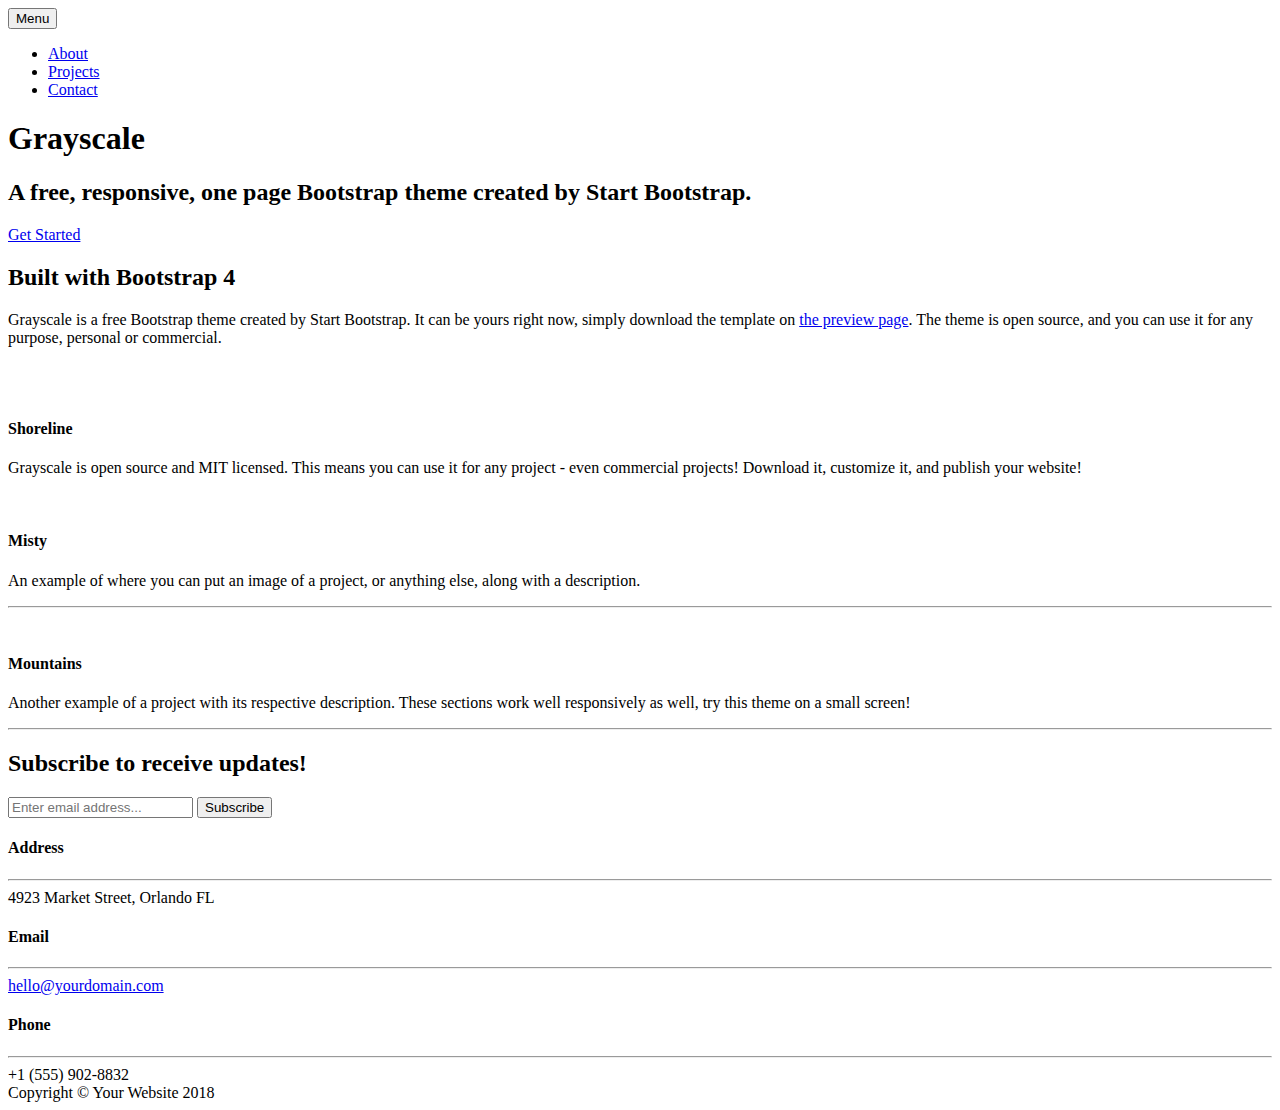
==== index.html @ c55bbbba "initial commit" ====
<!DOCTYPE html>
<html lang="en">

  <head>

    <meta charset="utf-8">
    <meta name="viewport" content="width=device-width, initial-scale=1, shrink-to-fit=no">
    <meta name="description" content="">
    <meta name="author" content="">

    <title>buttacream</title>

    <!-- Bootstrap core CSS -->
    <link href="vendor/bootstrap/css/bootstrap.min.css" rel="stylesheet">

    <!-- Custom fonts for this template -->
    <link href="vendor/fontawesome-free/css/all.min.css" rel="stylesheet">
    <link href="https://fonts.googleapis.com/css?family=Varela+Round" rel="stylesheet">
    <link href="https://fonts.googleapis.com/css?family=Nunito:200,200i,300,300i,400,400i,600,600i,700,700i,800,800i,900,900i" rel="stylesheet">

    <!-- Custom styles for this template -->
    <link href="css/grayscale.min.css" rel="stylesheet">

  </head>

  <body id="page-top">

    <!-- Navigation -->
    <nav class="navbar navbar-expand-lg navbar-light fixed-top" id="mainNav">
      <div class="container">
        <a class="navbar-brand js-scroll-trigger" href="#page-top"></a>
        <button class="navbar-toggler navbar-toggler-right" type="button" data-toggle="collapse" data-target="#navbarResponsive" aria-controls="navbarResponsive" aria-expanded="false" aria-label="Toggle navigation">
          Menu
          <i class="fas fa-bars"></i>
        </button>
        <div class="collapse navbar-collapse" id="navbarResponsive">
          <ul class="navbar-nav ml-auto">
            <li class="nav-item">
              <a class="nav-link js-scroll-trigger" href="#about">About</a>
            </li>
            <li class="nav-item">
              <a class="nav-link js-scroll-trigger" href="#projects">Projects</a>
            </li>
            <li class="nav-item">
              <a class="nav-link js-scroll-trigger" href="#signup">Contact</a>
            </li>
          </ul>
        </div>
      </div>
    </nav>

    <!-- Header -->
    <header class="masthead">
      <div class="container d-flex h-100 align-items-center">
        <div class="mx-auto text-center">
          <h1 class="mx-auto my-0 text-uppercase">Grayscale</h1>
          <h2 class="text-white-50 mx-auto mt-2 mb-5">A free, responsive, one page Bootstrap theme created by Start Bootstrap.</h2>
          <a href="#about" class="btn btn-primary js-scroll-trigger">Get Started</a>
        </div>
      </div>
    </header>

    <!-- About Section -->
    <section id="about" class="about-section text-center">
      <div class="container">
        <div class="row">
          <div class="col-lg-8 mx-auto">
            <h2 class="text-white mb-4">Built with Bootstrap 4</h2>
            <p class="text-white-50">Grayscale is a free Bootstrap theme created by Start Bootstrap. It can be yours right now, simply download the template on
              <a href="http://startbootstrap.com/template-overviews/grayscale/">the preview page</a>. The theme is open source, and you can use it for any purpose, personal or commercial.</p>
          </div>
        </div>
        <img src="img/ipad.png" class="img-fluid" alt="">
      </div>
    </section>

    <!-- Projects Section -->
    <section id="projects" class="projects-section bg-light">
      <div class="container">

        <!-- Featured Project Row -->
        <div class="row align-items-center no-gutters mb-4 mb-lg-5">
          <div class="col-xl-8 col-lg-7">
            <img class="img-fluid mb-3 mb-lg-0" src="img/bg-masthead.jpg" alt="">
          </div>
          <div class="col-xl-4 col-lg-5">
            <div class="featured-text text-center text-lg-left">
              <h4>Shoreline</h4>
              <p class="text-black-50 mb-0">Grayscale is open source and MIT licensed. This means you can use it for any project - even commercial projects! Download it, customize it, and publish your website!</p>
            </div>
          </div>
        </div>

        <!-- Project One Row -->
        <div class="row justify-content-center no-gutters mb-5 mb-lg-0">
          <div class="col-lg-6">
            <img class="img-fluid" src="img/demo-image-01.jpg" alt="">
          </div>
          <div class="col-lg-6">
            <div class="bg-black text-center h-100 project">
              <div class="d-flex h-100">
                <div class="project-text w-100 my-auto text-center text-lg-left">
                  <h4 class="text-white">Misty</h4>
                  <p class="mb-0 text-white-50">An example of where you can put an image of a project, or anything else, along with a description.</p>
                  <hr class="d-none d-lg-block mb-0 ml-0">
                </div>
              </div>
            </div>
          </div>
        </div>

        <!-- Project Two Row -->
        <div class="row justify-content-center no-gutters">
          <div class="col-lg-6">
            <img class="img-fluid" src="img/demo-image-02.jpg" alt="">
          </div>
          <div class="col-lg-6 order-lg-first">
            <div class="bg-black text-center h-100 project">
              <div class="d-flex h-100">
                <div class="project-text w-100 my-auto text-center text-lg-right">
                  <h4 class="text-white">Mountains</h4>
                  <p class="mb-0 text-white-50">Another example of a project with its respective description. These sections work well responsively as well, try this theme on a small screen!</p>
                  <hr class="d-none d-lg-block mb-0 mr-0">
                </div>
              </div>
            </div>
          </div>
        </div>

      </div>
    </section>

    <!-- Signup Section -->
    <section id="signup" class="signup-section">
      <div class="container">
        <div class="row">
          <div class="col-md-10 col-lg-8 mx-auto text-center">

            <i class="far fa-paper-plane fa-2x mb-2 text-white"></i>
            <h2 class="text-white mb-5">Subscribe to receive updates!</h2>

            <form class="form-inline d-flex">
              <input type="email" class="form-control flex-fill mr-0 mr-sm-2 mb-3 mb-sm-0" id="inputEmail" placeholder="Enter email address...">
              <button type="submit" class="btn btn-primary mx-auto">Subscribe</button>
            </form>

          </div>
        </div>
      </div>
    </section>

    <!-- Contact Section -->
    <section class="contact-section bg-black">
      <div class="container">

        <div class="row">

          <div class="col-md-4 mb-3 mb-md-0">
            <div class="card py-4 h-100">
              <div class="card-body text-center">
                <i class="fas fa-map-marked-alt text-primary mb-2"></i>
                <h4 class="text-uppercase m-0">Address</h4>
                <hr class="my-4">
                <div class="small text-black-50">4923 Market Street, Orlando FL</div>
              </div>
            </div>
          </div>

          <div class="col-md-4 mb-3 mb-md-0">
            <div class="card py-4 h-100">
              <div class="card-body text-center">
                <i class="fas fa-envelope text-primary mb-2"></i>
                <h4 class="text-uppercase m-0">Email</h4>
                <hr class="my-4">
                <div class="small text-black-50">
                  <a href="#">hello@yourdomain.com</a>
                </div>
              </div>
            </div>
          </div>

          <div class="col-md-4 mb-3 mb-md-0">
            <div class="card py-4 h-100">
              <div class="card-body text-center">
                <i class="fas fa-mobile-alt text-primary mb-2"></i>
                <h4 class="text-uppercase m-0">Phone</h4>
                <hr class="my-4">
                <div class="small text-black-50">+1 (555) 902-8832</div>
              </div>
            </div>
          </div>
        </div>

        <div class="social d-flex justify-content-center">
          <a href="#" class="mx-2">
            <i class="fab fa-twitter"></i>
          </a>
          <a href="#" class="mx-2">
            <i class="fab fa-facebook-f"></i>
          </a>
          <a href="#" class="mx-2">
            <i class="fab fa-github"></i>
          </a>
        </div>

      </div>
    </section>

    <!-- Footer -->
    <footer class="bg-black small text-center text-white-50">
      <div class="container">
        Copyright &copy; Your Website 2018
      </div>
    </footer>

    <!-- Bootstrap core JavaScript -->
    <script src="vendor/jquery/jquery.min.js"></script>
    <script src="vendor/bootstrap/js/bootstrap.bundle.min.js"></script>

    <!-- Plugin JavaScript -->
    <script src="vendor/jquery-easing/jquery.easing.min.js"></script>

    <!-- Custom scripts for this template -->
    <script src="js/grayscale.min.js"></script>

  </body>

</html>
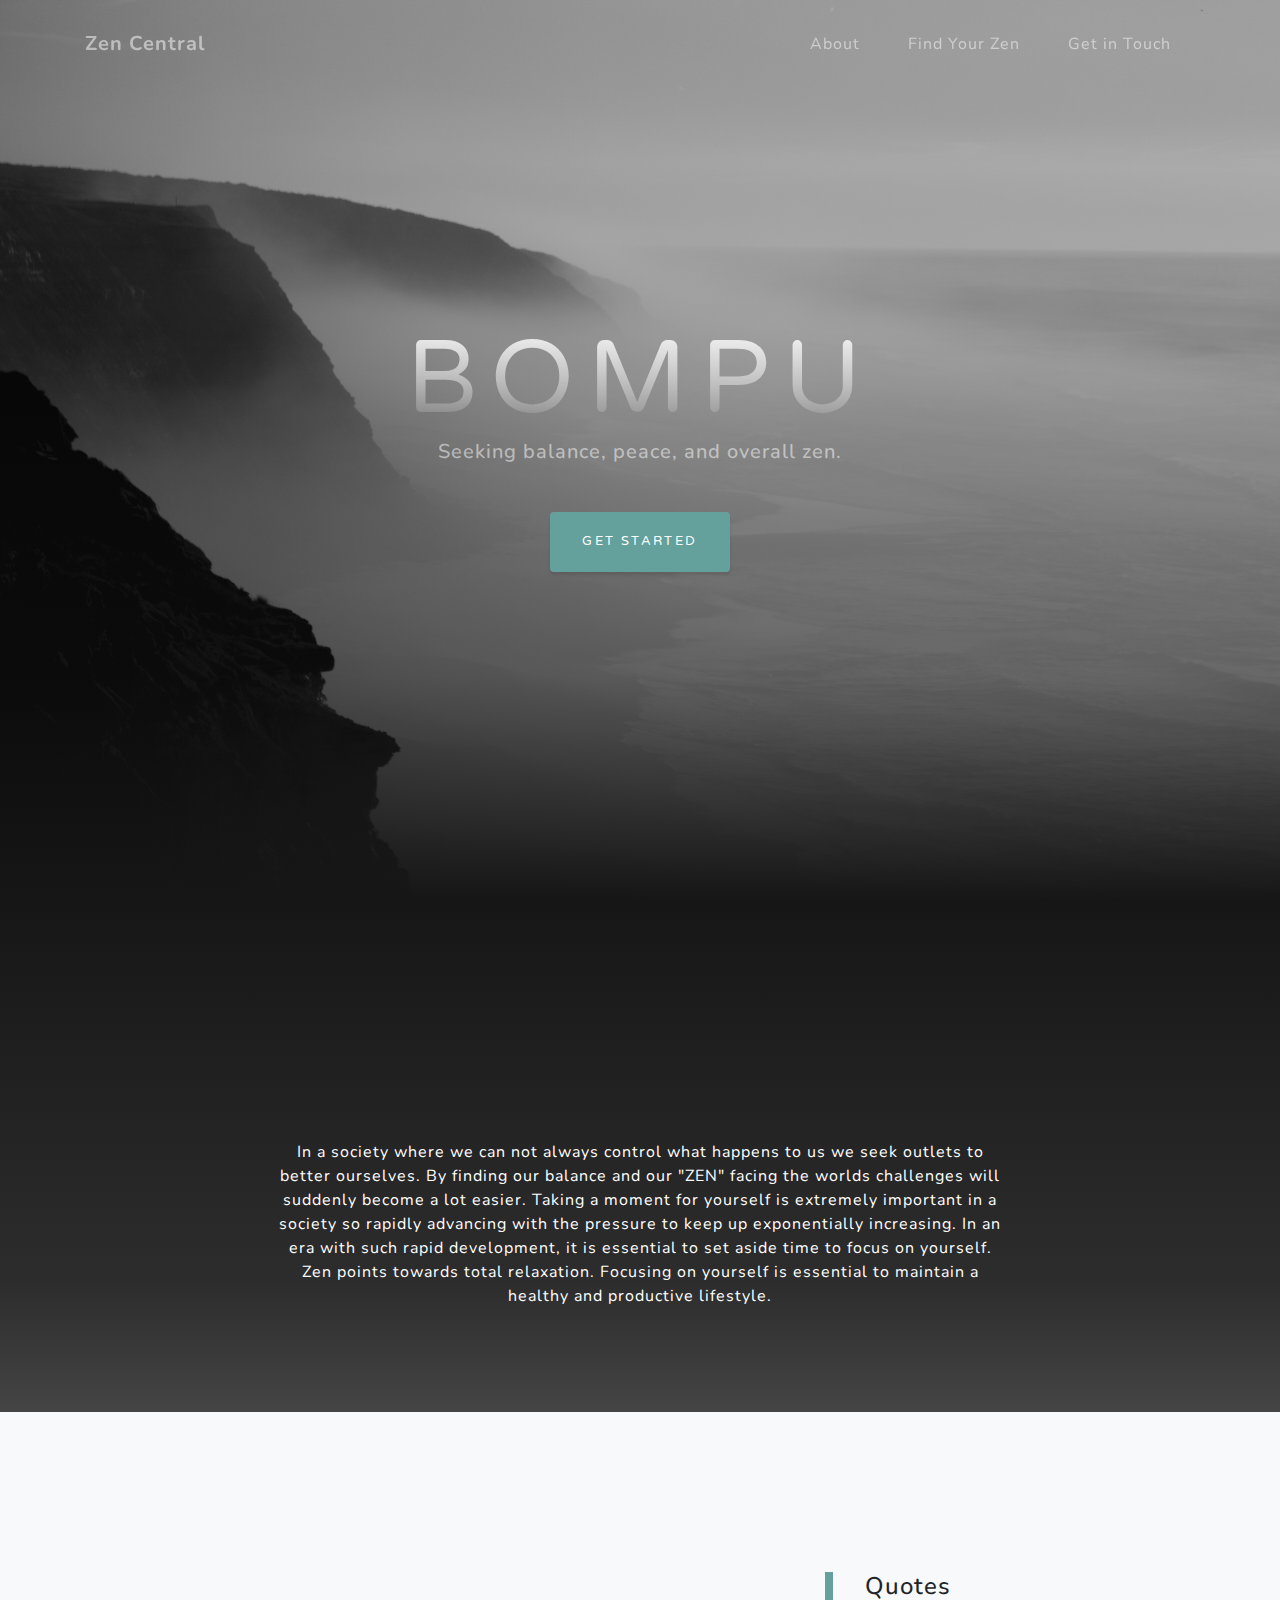
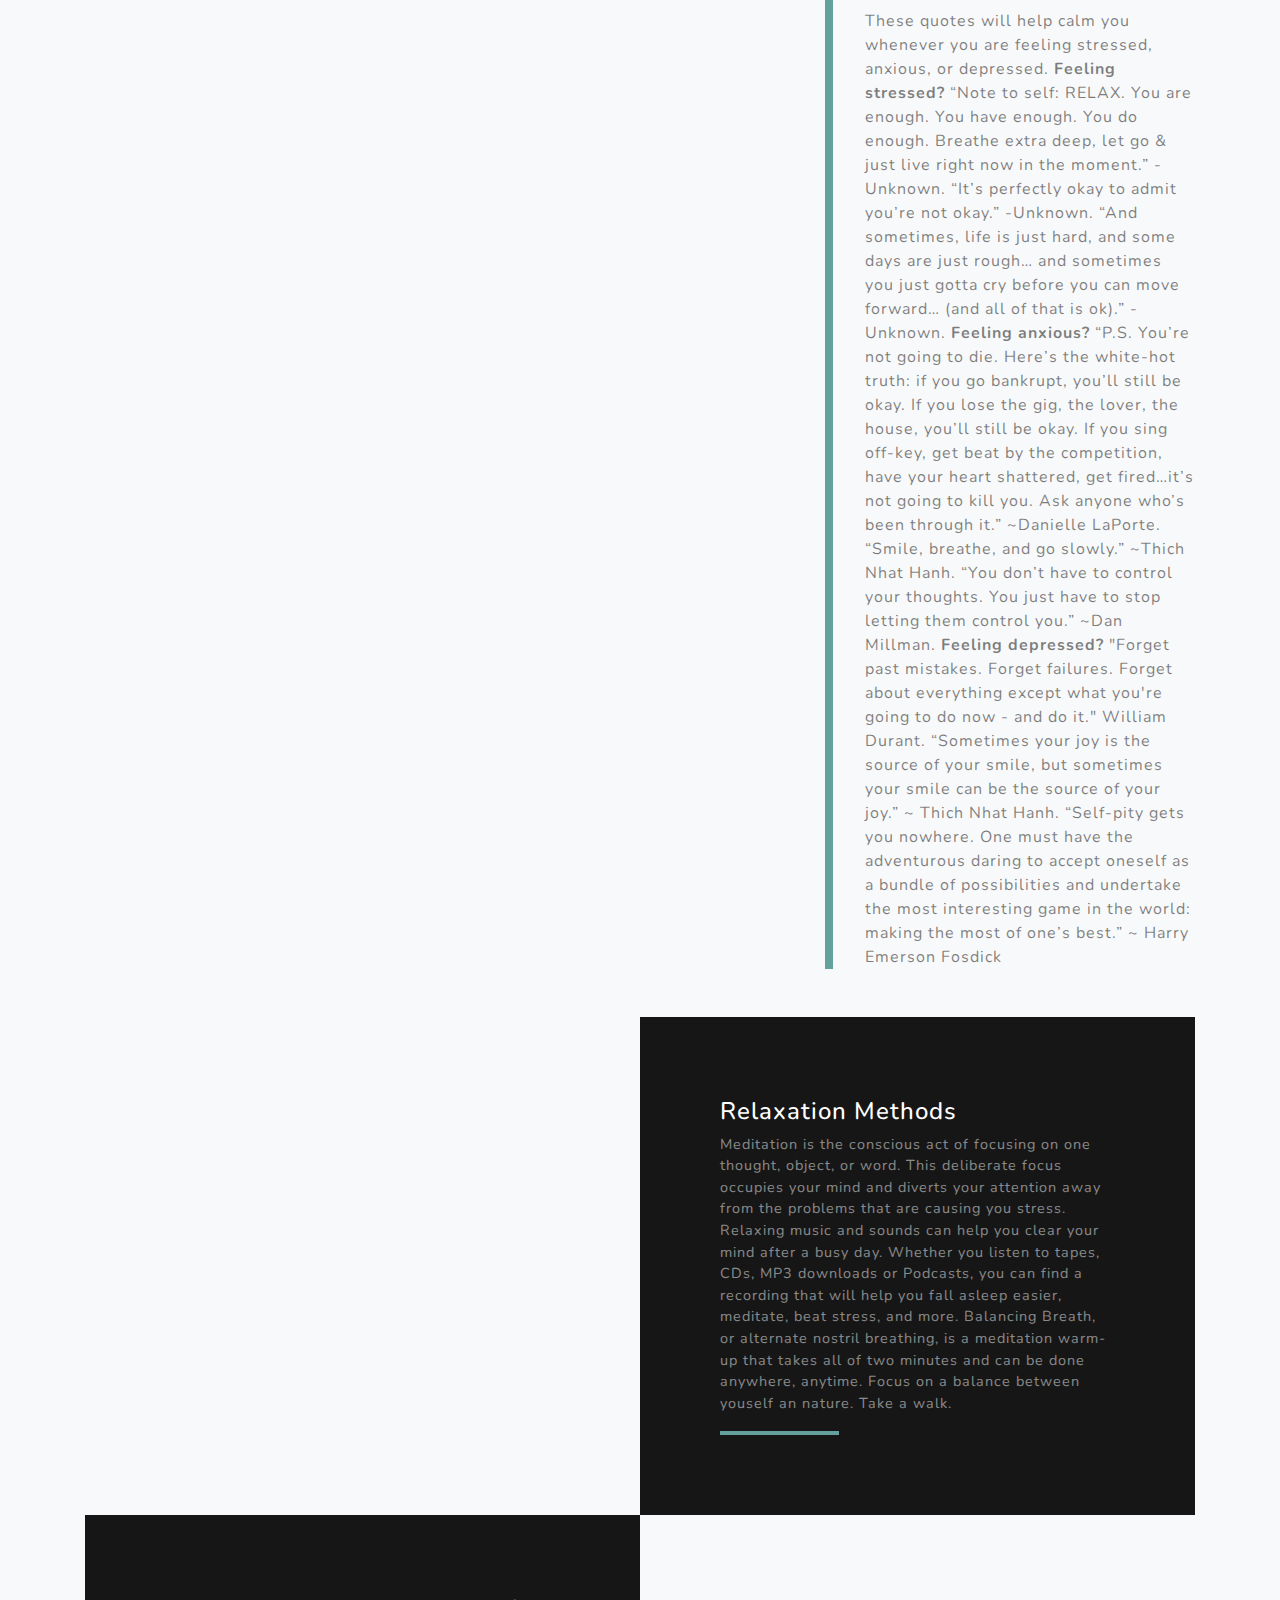
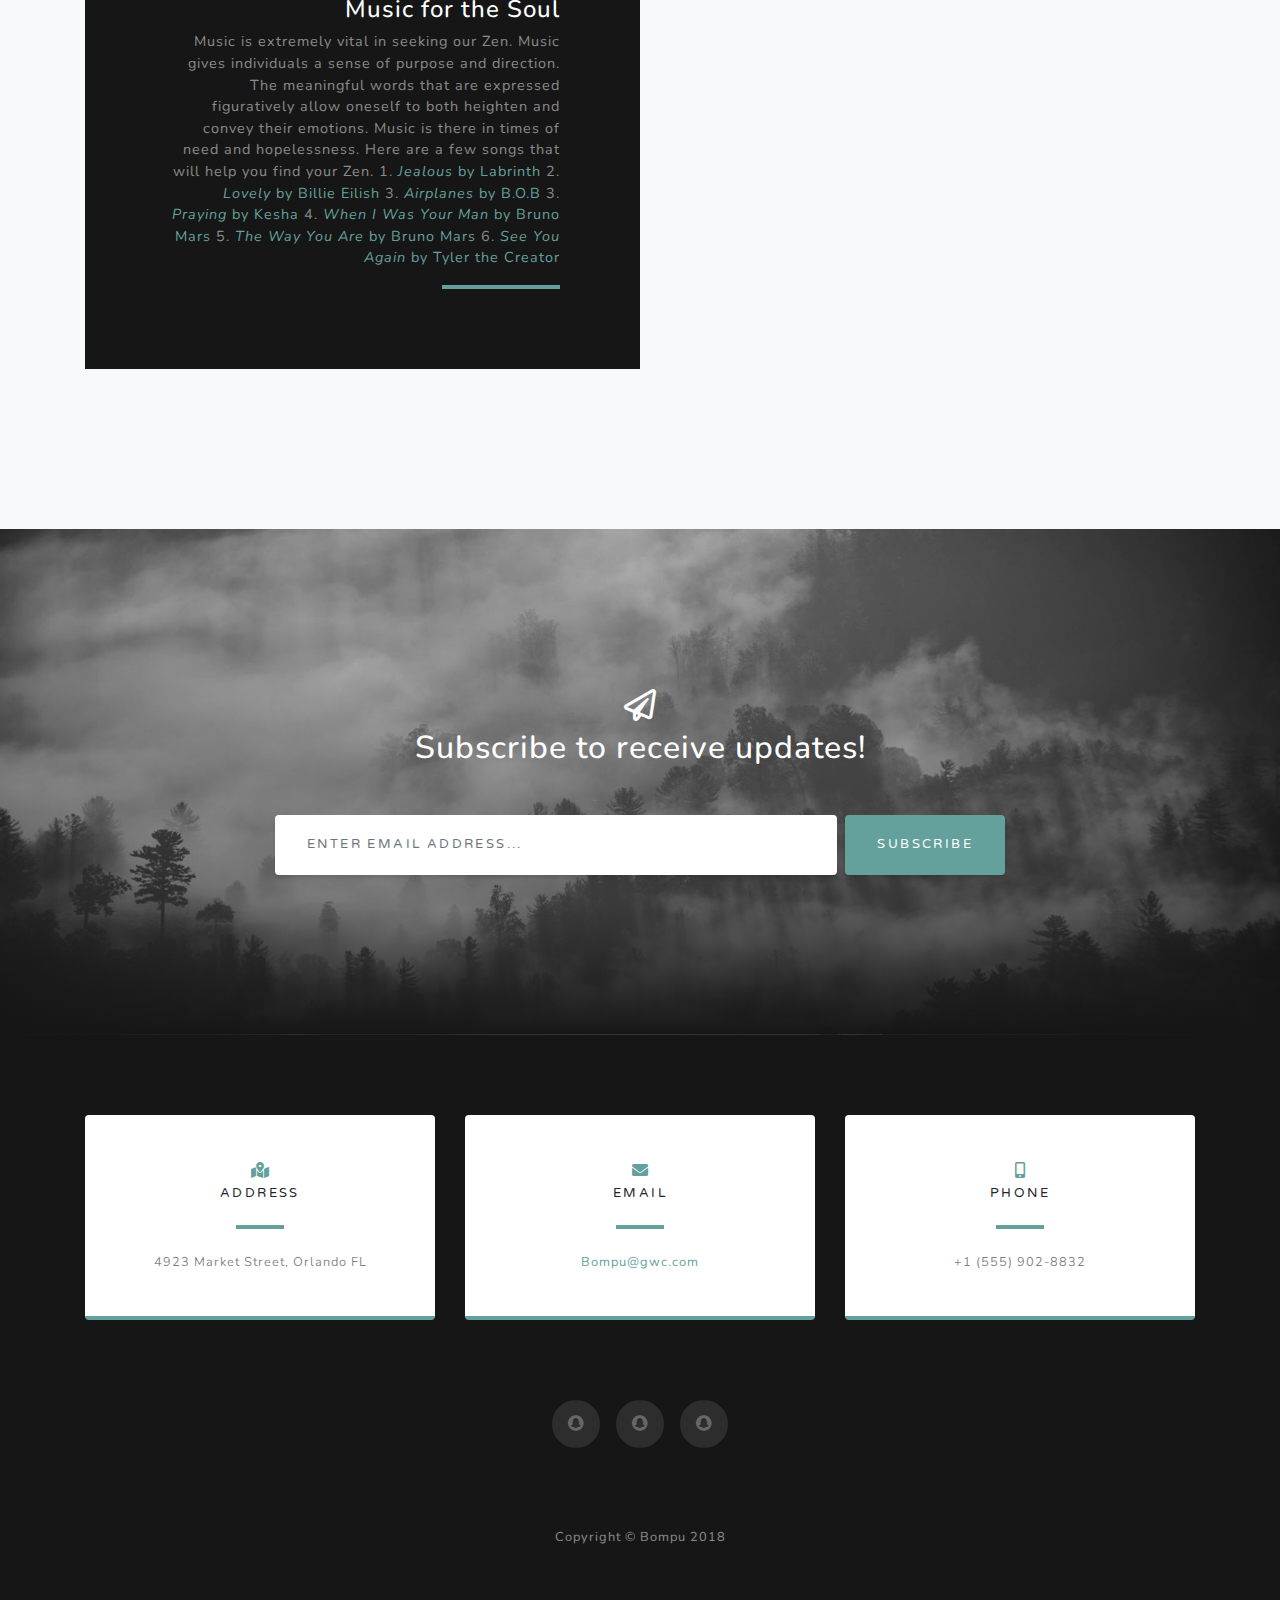
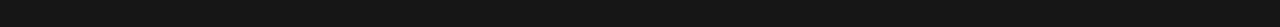
==== commit f4fbf66a: "clean up project files" ====
--- a/index.html
+++ b/index.html
@@ -8,7 +8,7 @@
     <meta name="description" content="">
     <meta name="author" content="">
 
-    <title>buttacream</title>
+    <title>Bompu - Welcome- Theme</title>
 
     <!-- Bootstrap core CSS -->
     <link href="vendor/bootstrap/css/bootstrap.min.css" rel="stylesheet">
@@ -19,7 +19,7 @@
     <link href="https://fonts.googleapis.com/css?family=Nunito:200,200i,300,300i,400,400i,600,600i,700,700i,800,800i,900,900i" rel="stylesheet">
 
     <!-- Custom styles for this template -->
-    <link href="css/grayscale.min.css" rel="stylesheet">
+    <link href="css/grayscale.css" rel="stylesheet">
 
   </head>
 
@@ -28,7 +28,7 @@
     <!-- Navigation -->
     <nav class="navbar navbar-expand-lg navbar-light fixed-top" id="mainNav">
       <div class="container">
-        <a class="navbar-brand js-scroll-trigger" href="#page-top"></a>
+        <a class="navbar-brand js-scroll-trigger" href="#page-top">Zen Central</a>
         <button class="navbar-toggler navbar-toggler-right" type="button" data-toggle="collapse" data-target="#navbarResponsive" aria-controls="navbarResponsive" aria-expanded="false" aria-label="Toggle navigation">
           Menu
           <i class="fas fa-bars"></i>
@@ -39,10 +39,10 @@
               <a class="nav-link js-scroll-trigger" href="#about">About</a>
             </li>
             <li class="nav-item">
-              <a class="nav-link js-scroll-trigger" href="#projects">Projects</a>
+              <a class="nav-link js-scroll-trigger" href="#projects">Find Your Zen</a>
             </li>
             <li class="nav-item">
-              <a class="nav-link js-scroll-trigger" href="#signup">Contact</a>
+              <a class="nav-link js-scroll-trigger" href="#signup">Get in Touch</a>
             </li>
           </ul>
         </div>
@@ -53,8 +53,8 @@
     <header class="masthead">
       <div class="container d-flex h-100 align-items-center">
         <div class="mx-auto text-center">
-          <h1 class="mx-auto my-0 text-uppercase">Grayscale</h1>
-          <h2 class="text-white-50 mx-auto mt-2 mb-5">A free, responsive, one page Bootstrap theme created by Start Bootstrap.</h2>
+          <h1 class="mx-auto my-0 text-uppercase">Bompu</h1>
+          <h2 class="text-white-50 mx-auto mt-2 mb-5">Seeking balance, peace, and overall zen.</h2>
           <a href="#about" class="btn btn-primary js-scroll-trigger">Get Started</a>
         </div>
       </div>
@@ -65,14 +65,17 @@
       <div class="container">
         <div class="row">
           <div class="col-lg-8 mx-auto">
-            <h2 class="text-white mb-4">Built with Bootstrap 4</h2>
-            <p class="text-white-50">Grayscale is a free Bootstrap theme created by Start Bootstrap. It can be yours right now, simply download the template on
-              <a href="http://startbootstrap.com/template-overviews/grayscale/">the preview page</a>. The theme is open source, and you can use it for any purpose, personal or commercial.</p>
-          </div>
-        </div>
-        <img src="img/ipad.png" class="img-fluid" alt="">
-      </div>
-    </section>
+            <h2 class="text-white mb-4"></h2>
+            <p class="text-white-50">
+              <a href="http://startbootstrap.com/template-overviews/grayscale/"></a></p>
+              <p><font color="white">In a society where we can not always control what happens to us we seek outlets to better ourselves. By finding our balance and our "ZEN" facing the worlds challenges will suddenly become a lot easier. Taking a moment for yourself is extremely important in a society so rapidly advancing with the pressure to keep up exponentially increasing. In an era with such rapid development, it is essential to set aside time to focus on yourself. Zen points towards total relaxation. Focusing on yourself is essential to maintain a healthy and productive lifestyle. </font></p>
+          </div>
+        </div>
+        <img src="img/https://i.ytimg.com/vi/iSIXlT4X_wU/maxresdefault.jpg" class="img-fluid" alt="">
+      </div>
+    </section>
+
+
 
     <!-- Projects Section -->
     <section id="projects" class="projects-section bg-light">
@@ -81,12 +84,20 @@
         <!-- Featured Project Row -->
         <div class="row align-items-center no-gutters mb-4 mb-lg-5">
           <div class="col-xl-8 col-lg-7">
-            <img class="img-fluid mb-3 mb-lg-0" src="img/bg-masthead.jpg" alt="">
+
+            <img class="img-fluid mb-3 mb-lg-0" src="https://i2.wp.com/amolife.com/image/images/stories/Nature/landscapes/Calm_Nature_Photography_by_Pawel_Uchorczak_3.jpg" alt="">
           </div>
           <div class="col-xl-4 col-lg-5">
             <div class="featured-text text-center text-lg-left">
-              <h4>Shoreline</h4>
-              <p class="text-black-50 mb-0">Grayscale is open source and MIT licensed. This means you can use it for any project - even commercial projects! Download it, customize it, and publish your website!</p>
+              <h4>Quotes</h4>
+              <p class="text-black-50 mb-0">These quotes will help calm you whenever you are feeling stressed, anxious, or depressed.
+                <b>Feeling stressed?</b> “Note to self: RELAX. You are enough. You have enough. You do enough. Breathe extra deep, let go & just live right now in the moment.” -Unknown. “It’s perfectly okay to admit you’re not okay.” -Unknown. “And sometimes, life is just hard, and some days are just rough… and sometimes you just gotta cry before you can move forward… (and all of that is ok).” -Unknown.
+                <b>Feeling anxious?</b> “P.S. You’re not going to die. Here’s the white-hot truth: if you go bankrupt, you’ll still be okay. If you lose the gig, the lover, the house, you’ll still be okay. If you sing off-key, get beat by the competition, have your heart shattered, get fired…it’s not going to kill you. Ask anyone who’s been through it.” ~Danielle LaPorte. “Smile, breathe, and go slowly.” ~Thich Nhat Hanh. “You don’t have to control your thoughts. You just have to stop letting them control you.” ~Dan Millman. <b>Feeling depressed?</b> "Forget past mistakes. Forget failures. Forget about everything except what you're going to do now - and do it." William Durant. “Sometimes your joy is the source of your smile, but sometimes your smile can be the source of your joy.” ~ Thich Nhat Hanh. “Self-pity gets you nowhere. One must have the adventurous daring to accept oneself as a bundle of possibilities and undertake the most interesting game in the world: making the most of one’s best.” ~ Harry Emerson Fosdick
+
+
+
+
+ </p>
             </div>
           </div>
         </div>
@@ -94,14 +105,15 @@
         <!-- Project One Row -->
         <div class="row justify-content-center no-gutters mb-5 mb-lg-0">
           <div class="col-lg-6">
-            <img class="img-fluid" src="img/demo-image-01.jpg" alt="">
+            <img class="img-fluid" src="http://sfwallpaper.com/images/summer-forest-wallpaper-7.jpg" alt="">
           </div>
           <div class="col-lg-6">
             <div class="bg-black text-center h-100 project">
               <div class="d-flex h-100">
                 <div class="project-text w-100 my-auto text-center text-lg-left">
-                  <h4 class="text-white">Misty</h4>
-                  <p class="mb-0 text-white-50">An example of where you can put an image of a project, or anything else, along with a description.</p>
+                  <p class="mb-0 text-white-50"></p>
+                  <h4 class="text-white">Relaxation Methods</h4>
+                  <p class="mb-0 text-white-50">Meditation is the conscious act of focusing on one thought, object, or word. This deliberate focus occupies your mind and diverts your attention away from the problems that are causing you stress. Relaxing music and sounds can help you clear your mind after a busy day. Whether you listen to tapes, CDs, MP3 downloads or Podcasts, you can find a recording that will help you fall asleep easier, meditate, beat stress, and more. Balancing Breath, or alternate nostril breathing, is a meditation warm-up that takes all of two minutes and can be done anywhere, anytime. Focus on a balance between youself an nature. Take a walk.</p>
                   <hr class="d-none d-lg-block mb-0 ml-0">
                 </div>
               </div>
@@ -112,14 +124,14 @@
         <!-- Project Two Row -->
         <div class="row justify-content-center no-gutters">
           <div class="col-lg-6">
-            <img class="img-fluid" src="img/demo-image-02.jpg" alt="">
+            <img class="img-fluid" src="https://www.wallpaperup.com/uploads/wallpapers/2013/04/19/76645/1d185f93791046dbd96b7e5c97cf937b-700.jpg" alt="">
           </div>
           <div class="col-lg-6 order-lg-first">
             <div class="bg-black text-center h-100 project">
               <div class="d-flex h-100">
                 <div class="project-text w-100 my-auto text-center text-lg-right">
-                  <h4 class="text-white">Mountains</h4>
-                  <p class="mb-0 text-white-50">Another example of a project with its respective description. These sections work well responsively as well, try this theme on a small screen!</p>
+                  <h4 class="text-white">Music for the Soul</h4>
+                  <p class="mb-0 text-white-50">Music is extremely vital in seeking our Zen. Music gives individuals a sense of purpose and direction. The meaningful words that are expressed figuratively allow oneself to both heighten and convey their emotions. Music is there in times of need and hopelessness. Here are a few songs that will help you find your Zen. 1. <a target="_blank" href="https://youtu.be/50VWOBi0VFsJealous"> <i> Jealous </i> by Labrinth</a>   2. <a target="_blank" href="https://youtu.be/V1Pl8CzNzCwLovely"><i> Lovely </i> by Billie Eilish </a>  3. <a target="_blank" href="https://youtu.be/kn6-c223DUUAirplanes"> <i>Airplanes</i> by B.O.B </a>   3. <a target="_blank" href="https://youtu.be/v-Dur3uXXCQPraying"> <i> Praying </i> by Kesha </a> 4. <a target="_blank" href="https://youtu.be/ekzHIouo8Q4"><i>When I Was Your Man</i> by Bruno Mars</a> 5. <a target="_blank" href="https://youtu.be/LjhCEhWiKXkJust"><i>The Way You Are</i> by Bruno Mars </a> 6. <a target="_blank" href="https://youtu.be/TGgcC5xg9YI"><i>See You Again</i> by Tyler the Creator </a> </p>
                   <hr class="d-none d-lg-block mb-0 mr-0">
                 </div>
               </div>
@@ -173,7 +185,7 @@
                 <h4 class="text-uppercase m-0">Email</h4>
                 <hr class="my-4">
                 <div class="small text-black-50">
-                  <a href="#">hello@yourdomain.com</a>
+                  <a href="#">Bompu@gwc.com</a>
                 </div>
               </div>
             </div>
@@ -192,14 +204,14 @@
         </div>
 
         <div class="social d-flex justify-content-center">
-          <a href="#" class="mx-2">
-            <i class="fab fa-twitter"></i>
+          <a target="_blank" href="https://www.snapchat.com/add/dannyd246" class="mx-2">
+            <i class="fab fa-snapchat"></i>
           </a>
-          <a href="#" class="mx-2">
-            <i class="fab fa-facebook-f"></i>
+          <a target="_blank" href="https://www.snapchat.com/add/ritter.isabelle" class="mx-2">
+            <i class="fab fa-snapchat"></i>
           </a>
-          <a href="#" class="mx-2">
-            <i class="fab fa-github"></i>
+          <a target="_blank" href="https://www.snapchat.com/add/kaylishous411" class="mx-2">
+            <i class="fab fa-snapchat"></i>
           </a>
         </div>
 
@@ -209,7 +221,7 @@
     <!-- Footer -->
     <footer class="bg-black small text-center text-white-50">
       <div class="container">
-        Copyright &copy; Your Website 2018
+        Copyright &copy; Bompu 2018
       </div>
     </footer>
 
--- a/vendor/fontawesome-free/css/all.min.css
+++ b/vendor/fontawesome-free/css/all.min.css
@@ -0,0 +1,5 @@
+/*!
+ * Font Awesome Free 5.2.0 by @fontawesome - https://fontawesome.com
+ * License - https://fontawesome.com/license (Icons: CC BY 4.0, Fonts: SIL OFL 1.1, Code: MIT License)
+ */
+.fa,.fab,.fal,.far,.fas{-moz-osx-font-smoothing:grayscale;-webkit-font-smoothing:antialiased;display:inline-block;font-style:normal;font-variant:normal;text-rendering:auto;line-height:1}.fa-lg{font-size:1.33333em;line-height:.75em;vertical-align:-.0667em}.fa-xs{font-size:.75em}.fa-sm{font-size:.875em}.fa-1x{font-size:1em}.fa-2x{font-size:2em}.fa-3x{font-size:3em}.fa-4x{font-size:4em}.fa-5x{font-size:5em}.fa-6x{font-size:6em}.fa-7x{font-size:7em}.fa-8x{font-size:8em}.fa-9x{font-size:9em}.fa-10x{font-size:10em}.fa-fw{text-align:center;width:1.25em}.fa-ul{list-style-type:none;margin-left:2.5em;padding-left:0}.fa-ul>li{position:relative}.fa-li{left:-2em;position:absolute;text-align:center;width:2em;line-height:inherit}.fa-border{border:.08em solid #eee;border-radius:.1em;padding:.2em .25em .15em}.fa-pull-left{float:left}.fa-pull-right{float:right}.fa.fa-pull-left,.fab.fa-pull-left,.fal.fa-pull-left,.far.fa-pull-left,.fas.fa-pull-left{margin-right:.3em}.fa.fa-pull-right,.fab.fa-pull-right,.fal.fa-pull-right,.far.fa-pull-right,.fas.fa-pull-right{margin-left:.3em}.fa-spin{animation:a 2s infinite linear}.fa-pulse{animation:a 1s infinite steps(8)}@keyframes a{0%{transform:rotate(0deg)}to{transform:rotate(1turn)}}.fa-rotate-90{-ms-filter:"progid:DXImageTransform.Microsoft.BasicImage(rotation=1)";transform:rotate(90deg)}.fa-rotate-180{-ms-filter:"progid:DXImageTransform.Microsoft.BasicImage(rotation=2)";transform:rotate(180deg)}.fa-rotate-270{-ms-filter:"progid:DXImageTransform.Microsoft.BasicImage(rotation=3)";transform:rotate(270deg)}.fa-flip-horizontal{-ms-filter:"progid:DXImageTransform.Microsoft.BasicImage(rotation=0, mirror=1)";transform:scaleX(-1)}.fa-flip-vertical{transform:scaleY(-1)}.fa-flip-horizontal.fa-flip-vertical,.fa-flip-vertical{-ms-filter:"progid:DXImageTransform.Microsoft.BasicImage(rotation=2, mirror=1)"}.fa-flip-horizontal.fa-flip-vertical{transform:scale(-1)}:root .fa-flip-horizontal,:root .fa-flip-vertical,:root .fa-rotate-90,:root .fa-rotate-180,:root .fa-rotate-270{-webkit-filter:none;filter:none}.fa-stack{display:inline-block;height:2em;line-height:2em;position:relative;vertical-align:middle;width:2em}.fa-stack-1x,.fa-stack-2x{left:0;position:absolute;text-align:center;width:100%}.fa-stack-1x{line-height:inherit}.fa-stack-2x{font-size:2em}.fa-inverse{color:#fff}.fa-500px:before{content:"\f26e"}.fa-accessible-icon:before{content:"\f368"}.fa-accusoft:before{content:"\f369"}.fa-address-book:before{content:"\f2b9"}.fa-address-card:before{content:"\f2bb"}.fa-adjust:before{content:"\f042"}.fa-adn:before{content:"\f170"}.fa-adversal:before{content:"\f36a"}.fa-affiliatetheme:before{content:"\f36b"}.fa-air-freshener:before{content:"\f5d0"}.fa-algolia:before{content:"\f36c"}.fa-align-center:before{content:"\f037"}.fa-align-justify:before{content:"\f039"}.fa-align-left:before{content:"\f036"}.fa-align-right:before{content:"\f038"}.fa-allergies:before{content:"\f461"}.fa-amazon:before{content:"\f270"}.fa-amazon-pay:before{content:"\f42c"}.fa-ambulance:before{content:"\f0f9"}.fa-american-sign-language-interpreting:before{content:"\f2a3"}.fa-amilia:before{content:"\f36d"}.fa-anchor:before{content:"\f13d"}.fa-android:before{content:"\f17b"}.fa-angellist:before{content:"\f209"}.fa-angle-double-down:before{content:"\f103"}.fa-angle-double-left:before{content:"\f100"}.fa-angle-double-right:before{content:"\f101"}.fa-angle-double-up:before{content:"\f102"}.fa-angle-down:before{content:"\f107"}.fa-angle-left:before{content:"\f104"}.fa-angle-right:before{content:"\f105"}.fa-angle-up:before{content:"\f106"}.fa-angry:before{content:"\f556"}.fa-angrycreative:before{content:"\f36e"}.fa-angular:before{content:"\f420"}.fa-app-store:before{content:"\f36f"}.fa-app-store-ios:before{content:"\f370"}.fa-apper:before{content:"\f371"}.fa-apple:before{content:"\f179"}.fa-apple-alt:before{content:"\f5d1"}.fa-apple-pay:before{content:"\f415"}.fa-archive:before{content:"\f187"}.fa-archway:before{content:"\f557"}.fa-arrow-alt-circle-down:before{content:"\f358"}.fa-arrow-alt-circle-left:before{content:"\f359"}.fa-arrow-alt-circle-right:before{content:"\f35a"}.fa-arrow-alt-circle-up:before{content:"\f35b"}.fa-arrow-circle-down:before{content:"\f0ab"}.fa-arrow-circle-left:before{content:"\f0a8"}.fa-arrow-circle-right:before{content:"\f0a9"}.fa-arrow-circle-up:before{content:"\f0aa"}.fa-arrow-down:before{content:"\f063"}.fa-arrow-left:before{content:"\f060"}.fa-arrow-right:before{content:"\f061"}.fa-arrow-up:before{content:"\f062"}.fa-arrows-alt:before{content:"\f0b2"}.fa-arrows-alt-h:before{content:"\f337"}.fa-arrows-alt-v:before{content:"\f338"}.fa-assistive-listening-systems:before{content:"\f2a2"}.fa-asterisk:before{content:"\f069"}.fa-asymmetrik:before{content:"\f372"}.fa-at:before{content:"\f1fa"}.fa-atlas:before{content:"\f558"}.fa-atom:before{content:"\f5d2"}.fa-audible:before{content:"\f373"}.fa-audio-description:before{content:"\f29e"}.fa-autoprefixer:before{content:"\f41c"}.fa-avianex:before{content:"\f374"}.fa-aviato:before{content:"\f421"}.fa-award:before{content:"\f559"}.fa-aws:before{content:"\f375"}.fa-backspace:before{content:"\f55a"}.fa-backward:before{content:"\f04a"}.fa-balance-scale:before{content:"\f24e"}.fa-ban:before{content:"\f05e"}.fa-band-aid:before{content:"\f462"}.fa-bandcamp:before{content:"\f2d5"}.fa-barcode:before{content:"\f02a"}.fa-bars:before{content:"\f0c9"}.fa-baseball-ball:before{content:"\f433"}.fa-basketball-ball:before{content:"\f434"}.fa-bath:before{content:"\f2cd"}.fa-battery-empty:before{content:"\f244"}.fa-battery-full:before{content:"\f240"}.fa-battery-half:before{content:"\f242"}.fa-battery-quarter:before{content:"\f243"}.fa-battery-three-quarters:before{content:"\f241"}.fa-bed:before{content:"\f236"}.fa-beer:before{content:"\f0fc"}.fa-behance:before{content:"\f1b4"}.fa-behance-square:before{content:"\f1b5"}.fa-bell:before{content:"\f0f3"}.fa-bell-slash:before{content:"\f1f6"}.fa-bezier-curve:before{content:"\f55b"}.fa-bicycle:before{content:"\f206"}.fa-bimobject:before{content:"\f378"}.fa-binoculars:before{content:"\f1e5"}.fa-birthday-cake:before{content:"\f1fd"}.fa-bitbucket:before{content:"\f171"}.fa-bitcoin:before{content:"\f379"}.fa-bity:before{content:"\f37a"}.fa-black-tie:before{content:"\f27e"}.fa-blackberry:before{content:"\f37b"}.fa-blender:before{content:"\f517"}.fa-blind:before{content:"\f29d"}.fa-blogger:before{content:"\f37c"}.fa-blogger-b:before{content:"\f37d"}.fa-bluetooth:before{content:"\f293"}.fa-bluetooth-b:before{content:"\f294"}.fa-bold:before{content:"\f032"}.fa-bolt:before{content:"\f0e7"}.fa-bomb:before{content:"\f1e2"}.fa-bone:before{content:"\f5d7"}.fa-bong:before{content:"\f55c"}.fa-book:before{content:"\f02d"}.fa-book-open:before{content:"\f518"}.fa-book-reader:before{content:"\f5da"}.fa-bookmark:before{content:"\f02e"}.fa-bowling-ball:before{content:"\f436"}.fa-box:before{content:"\f466"}.fa-box-open:before{content:"\f49e"}.fa-boxes:before{content:"\f468"}.fa-braille:before{content:"\f2a1"}.fa-brain:before{content:"\f5dc"}.fa-briefcase:before{content:"\f0b1"}.fa-briefcase-medical:before{content:"\f469"}.fa-broadcast-tower:before{content:"\f519"}.fa-broom:before{content:"\f51a"}.fa-brush:before{content:"\f55d"}.fa-btc:before{content:"\f15a"}.fa-bug:before{content:"\f188"}.fa-building:before{content:"\f1ad"}.fa-bullhorn:before{content:"\f0a1"}.fa-bullseye:before{content:"\f140"}.fa-burn:before{content:"\f46a"}.fa-buromobelexperte:before{content:"\f37f"}.fa-bus:before{content:"\f207"}.fa-bus-alt:before{content:"\f55e"}.fa-buysellads:before{content:"\f20d"}.fa-calculator:before{content:"\f1ec"}.fa-calendar:before{content:"\f133"}.fa-calendar-alt:before{content:"\f073"}.fa-calendar-check:before{content:"\f274"}.fa-calendar-minus:before{content:"\f272"}.fa-calendar-plus:before{content:"\f271"}.fa-calendar-times:before{content:"\f273"}.fa-camera:before{content:"\f030"}.fa-camera-retro:before{content:"\f083"}.fa-cannabis:before{content:"\f55f"}.fa-capsules:before{content:"\f46b"}.fa-car:before{content:"\f1b9"}.fa-car-alt:before{content:"\f5de"}.fa-car-battery:before{content:"\f5df"}.fa-car-crash:before{content:"\f5e1"}.fa-car-side:before{content:"\f5e4"}.fa-caret-down:before{content:"\f0d7"}.fa-caret-left:before{content:"\f0d9"}.fa-caret-right:before{content:"\f0da"}.fa-caret-square-down:before{content:"\f150"}.fa-caret-square-left:before{content:"\f191"}.fa-caret-square-right:before{content:"\f152"}.fa-caret-square-up:before{content:"\f151"}.fa-caret-up:before{content:"\f0d8"}.fa-cart-arrow-down:before{content:"\f218"}.fa-cart-plus:before{content:"\f217"}.fa-cc-amazon-pay:before{content:"\f42d"}.fa-cc-amex:before{content:"\f1f3"}.fa-cc-apple-pay:before{content:"\f416"}.fa-cc-diners-club:before{content:"\f24c"}.fa-cc-discover:before{content:"\f1f2"}.fa-cc-jcb:before{content:"\f24b"}.fa-cc-mastercard:before{content:"\f1f1"}.fa-cc-paypal:before{content:"\f1f4"}.fa-cc-stripe:before{content:"\f1f5"}.fa-cc-visa:before{content:"\f1f0"}.fa-centercode:before{content:"\f380"}.fa-certificate:before{content:"\f0a3"}.fa-chalkboard:before{content:"\f51b"}.fa-chalkboard-teacher:before{content:"\f51c"}.fa-charging-station:before{content:"\f5e7"}.fa-chart-area:before{content:"\f1fe"}.fa-chart-bar:before{content:"\f080"}.fa-chart-line:before{content:"\f201"}.fa-chart-pie:before{content:"\f200"}.fa-check:before{content:"\f00c"}.fa-check-circle:before{content:"\f058"}.fa-check-double:before{content:"\f560"}.fa-check-square:before{content:"\f14a"}.fa-chess:before{content:"\f439"}.fa-chess-bishop:before{content:"\f43a"}.fa-chess-board:before{content:"\f43c"}.fa-chess-king:before{content:"\f43f"}.fa-chess-knight:before{content:"\f441"}.fa-chess-pawn:before{content:"\f443"}.fa-chess-queen:before{content:"\f445"}.fa-chess-rook:before{content:"\f447"}.fa-chevron-circle-down:before{content:"\f13a"}.fa-chevron-circle-left:before{content:"\f137"}.fa-chevron-circle-right:before{content:"\f138"}.fa-chevron-circle-up:before{content:"\f139"}.fa-chevron-down:before{content:"\f078"}.fa-chevron-left:before{content:"\f053"}.fa-chevron-right:before{content:"\f054"}.fa-chevron-up:before{content:"\f077"}.fa-child:before{content:"\f1ae"}.fa-chrome:before{content:"\f268"}.fa-church:before{content:"\f51d"}.fa-circle:before{content:"\f111"}.fa-circle-notch:before{content:"\f1ce"}.fa-clipboard:before{content:"\f328"}.fa-clipboard-check:before{content:"\f46c"}.fa-clipboard-list:before{content:"\f46d"}.fa-clock:before{content:"\f017"}.fa-clone:before{content:"\f24d"}.fa-closed-captioning:before{content:"\f20a"}.fa-cloud:before{content:"\f0c2"}.fa-cloud-download-alt:before{content:"\f381"}.fa-cloud-upload-alt:before{content:"\f382"}.fa-cloudscale:before{content:"\f383"}.fa-cloudsmith:before{content:"\f384"}.fa-cloudversify:before{content:"\f385"}.fa-cocktail:before{content:"\f561"}.fa-code:before{content:"\f121"}.fa-code-branch:before{content:"\f126"}.fa-codepen:before{content:"\f1cb"}.fa-codiepie:before{content:"\f284"}.fa-coffee:before{content:"\f0f4"}.fa-cog:before{content:"\f013"}.fa-cogs:before{content:"\f085"}.fa-coins:before{content:"\f51e"}.fa-columns:before{content:"\f0db"}.fa-comment:before{content:"\f075"}.fa-comment-alt:before{content:"\f27a"}.fa-comment-dots:before{content:"\f4ad"}.fa-comment-slash:before{content:"\f4b3"}.fa-comments:before{content:"\f086"}.fa-compact-disc:before{content:"\f51f"}.fa-compass:before{content:"\f14e"}.fa-compress:before{content:"\f066"}.fa-concierge-bell:before{content:"\f562"}.fa-connectdevelop:before{content:"\f20e"}.fa-contao:before{content:"\f26d"}.fa-cookie:before{content:"\f563"}.fa-cookie-bite:before{content:"\f564"}.fa-copy:before{content:"\f0c5"}.fa-copyright:before{content:"\f1f9"}.fa-couch:before{content:"\f4b8"}.fa-cpanel:before{content:"\f388"}.fa-creative-commons:before{content:"\f25e"}.fa-creative-commons-by:before{content:"\f4e7"}.fa-creative-commons-nc:before{content:"\f4e8"}.fa-creative-commons-nc-eu:before{content:"\f4e9"}.fa-creative-commons-nc-jp:before{content:"\f4ea"}.fa-creative-commons-nd:before{content:"\f4eb"}.fa-creative-commons-pd:before{content:"\f4ec"}.fa-creative-commons-pd-alt:before{content:"\f4ed"}.fa-creative-commons-remix:before{content:"\f4ee"}.fa-creative-commons-sa:before{content:"\f4ef"}.fa-creative-commons-sampling:before{content:"\f4f0"}.fa-creative-commons-sampling-plus:before{content:"\f4f1"}.fa-creative-commons-share:before{content:"\f4f2"}.fa-credit-card:before{content:"\f09d"}.fa-crop:before{content:"\f125"}.fa-crop-alt:before{content:"\f565"}.fa-crosshairs:before{content:"\f05b"}.fa-crow:before{content:"\f520"}.fa-crown:before{content:"\f521"}.fa-css3:before{content:"\f13c"}.fa-css3-alt:before{content:"\f38b"}.fa-cube:before{content:"\f1b2"}.fa-cubes:before{content:"\f1b3"}.fa-cut:before{content:"\f0c4"}.fa-cuttlefish:before{content:"\f38c"}.fa-d-and-d:before{content:"\f38d"}.fa-dashcube:before{content:"\f210"}.fa-database:before{content:"\f1c0"}.fa-deaf:before{content:"\f2a4"}.fa-delicious:before{content:"\f1a5"}.fa-deploydog:before{content:"\f38e"}.fa-deskpro:before{content:"\f38f"}.fa-desktop:before{content:"\f108"}.fa-deviantart:before{content:"\f1bd"}.fa-diagnoses:before{content:"\f470"}.fa-dice:before{content:"\f522"}.fa-dice-five:before{content:"\f523"}.fa-dice-four:before{content:"\f524"}.fa-dice-one:before{content:"\f525"}.fa-dice-six:before{content:"\f526"}.fa-dice-three:before{content:"\f527"}.fa-dice-two:before{content:"\f528"}.fa-digg:before{content:"\f1a6"}.fa-digital-ocean:before{content:"\f391"}.fa-digital-tachograph:before{content:"\f566"}.fa-directions:before{content:"\f5eb"}.fa-discord:before{content:"\f392"}.fa-discourse:before{content:"\f393"}.fa-divide:before{content:"\f529"}.fa-dizzy:before{content:"\f567"}.fa-dna:before{content:"\f471"}.fa-dochub:before{content:"\f394"}.fa-docker:before{content:"\f395"}.fa-dollar-sign:before{content:"\f155"}.fa-dolly:before{content:"\f472"}.fa-dolly-flatbed:before{content:"\f474"}.fa-donate:before{content:"\f4b9"}.fa-door-closed:before{content:"\f52a"}.fa-door-open:before{content:"\f52b"}.fa-dot-circle:before{content:"\f192"}.fa-dove:before{content:"\f4ba"}.fa-download:before{content:"\f019"}.fa-draft2digital:before{content:"\f396"}.fa-drafting-compass:before{content:"\f568"}.fa-draw-polygon:before{content:"\f5ee"}.fa-dribbble:before{content:"\f17d"}.fa-dribbble-square:before{content:"\f397"}.fa-dropbox:before{content:"\f16b"}.fa-drum:before{content:"\f569"}.fa-drum-steelpan:before{content:"\f56a"}.fa-drupal:before{content:"\f1a9"}.fa-dumbbell:before{content:"\f44b"}.fa-dyalog:before{content:"\f399"}.fa-earlybirds:before{content:"\f39a"}.fa-ebay:before{content:"\f4f4"}.fa-edge:before{content:"\f282"}.fa-edit:before{content:"\f044"}.fa-eject:before{content:"\f052"}.fa-elementor:before{content:"\f430"}.fa-ellipsis-h:before{content:"\f141"}.fa-ellipsis-v:before{content:"\f142"}.fa-ello:before{content:"\f5f1"}.fa-ember:before{content:"\f423"}.fa-empire:before{content:"\f1d1"}.fa-envelope:before{content:"\f0e0"}.fa-envelope-open:before{content:"\f2b6"}.fa-envelope-square:before{content:"\f199"}.fa-envira:before{content:"\f299"}.fa-equals:before{content:"\f52c"}.fa-eraser:before{content:"\f12d"}.fa-erlang:before{content:"\f39d"}.fa-ethereum:before{content:"\f42e"}.fa-etsy:before{content:"\f2d7"}.fa-euro-sign:before{content:"\f153"}.fa-exchange-alt:before{content:"\f362"}.fa-exclamation:before{content:"\f12a"}.fa-exclamation-circle:before{content:"\f06a"}.fa-exclamation-triangle:before{content:"\f071"}.fa-expand:before{content:"\f065"}.fa-expand-arrows-alt:before{content:"\f31e"}.fa-expeditedssl:before{content:"\f23e"}.fa-external-link-alt:before{content:"\f35d"}.fa-external-link-square-alt:before{content:"\f360"}.fa-eye:before{content:"\f06e"}.fa-eye-dropper:before{content:"\f1fb"}.fa-eye-slash:before{content:"\f070"}.fa-facebook:before{content:"\f09a"}.fa-facebook-f:before{content:"\f39e"}.fa-facebook-messenger:before{content:"\f39f"}.fa-facebook-square:before{content:"\f082"}.fa-fast-backward:before{content:"\f049"}.fa-fast-forward:before{content:"\f050"}.fa-fax:before{content:"\f1ac"}.fa-feather:before{content:"\f52d"}.fa-feather-alt:before{content:"\f56b"}.fa-female:before{content:"\f182"}.fa-fighter-jet:before{content:"\f0fb"}.fa-file:before{content:"\f15b"}.fa-file-alt:before{content:"\f15c"}.fa-file-archive:before{content:"\f1c6"}.fa-file-audio:before{content:"\f1c7"}.fa-file-code:before{content:"\f1c9"}.fa-file-contract:before{content:"\f56c"}.fa-file-download:before{content:"\f56d"}.fa-file-excel:before{content:"\f1c3"}.fa-file-export:before{content:"\f56e"}.fa-file-image:before{content:"\f1c5"}.fa-file-import:before{content:"\f56f"}.fa-file-invoice:before{content:"\f570"}.fa-file-invoice-dollar:before{content:"\f571"}.fa-file-medical:before{content:"\f477"}.fa-file-medical-alt:before{content:"\f478"}.fa-file-pdf:before{content:"\f1c1"}.fa-file-powerpoint:before{content:"\f1c4"}.fa-file-prescription:before{content:"\f572"}.fa-file-signature:before{content:"\f573"}.fa-file-upload:before{content:"\f574"}.fa-file-video:before{content:"\f1c8"}.fa-file-word:before{content:"\f1c2"}.fa-fill:before{content:"\f575"}.fa-fill-drip:before{content:"\f576"}.fa-film:before{content:"\f008"}.fa-filter:before{content:"\f0b0"}.fa-fingerprint:before{content:"\f577"}.fa-fire:before{content:"\f06d"}.fa-fire-extinguisher:before{content:"\f134"}.fa-firefox:before{content:"\f269"}.fa-first-aid:before{content:"\f479"}.fa-first-order:before{content:"\f2b0"}.fa-first-order-alt:before{content:"\f50a"}.fa-firstdraft:before{content:"\f3a1"}.fa-fish:before{content:"\f578"}.fa-flag:before{content:"\f024"}.fa-flag-checkered:before{content:"\f11e"}.fa-flask:before{content:"\f0c3"}.fa-flickr:before{content:"\f16e"}.fa-flipboard:before{content:"\f44d"}.fa-flushed:before{content:"\f579"}.fa-fly:before{content:"\f417"}.fa-folder:before{content:"\f07b"}.fa-folder-open:before{content:"\f07c"}.fa-font:before{content:"\f031"}.fa-font-awesome:before{content:"\f2b4"}.fa-font-awesome-alt:before{content:"\f35c"}.fa-font-awesome-flag:before{content:"\f425"}.fa-font-awesome-logo-full:before{content:"\f4e6"}.fa-fonticons:before{content:"\f280"}.fa-fonticons-fi:before{content:"\f3a2"}.fa-football-ball:before{content:"\f44e"}.fa-fort-awesome:before{content:"\f286"}.fa-fort-awesome-alt:before{content:"\f3a3"}.fa-forumbee:before{content:"\f211"}.fa-forward:before{content:"\f04e"}.fa-foursquare:before{content:"\f180"}.fa-free-code-camp:before{content:"\f2c5"}.fa-freebsd:before{content:"\f3a4"}.fa-frog:before{content:"\f52e"}.fa-frown:before{content:"\f119"}.fa-frown-open:before{content:"\f57a"}.fa-fulcrum:before{content:"\f50b"}.fa-futbol:before{content:"\f1e3"}.fa-galactic-republic:before{content:"\f50c"}.fa-galactic-senate:before{content:"\f50d"}.fa-gamepad:before{content:"\f11b"}.fa-gas-pump:before{content:"\f52f"}.fa-gavel:before{content:"\f0e3"}.fa-gem:before{content:"\f3a5"}.fa-genderless:before{content:"\f22d"}.fa-get-pocket:before{content:"\f265"}.fa-gg:before{content:"\f260"}.fa-gg-circle:before{content:"\f261"}.fa-gift:before{content:"\f06b"}.fa-git:before{content:"\f1d3"}.fa-git-square:before{content:"\f1d2"}.fa-github:before{content:"\f09b"}.fa-github-alt:before{content:"\f113"}.fa-github-square:before{content:"\f092"}.fa-gitkraken:before{content:"\f3a6"}.fa-gitlab:before{content:"\f296"}.fa-gitter:before{content:"\f426"}.fa-glass-martini:before{content:"\f000"}.fa-glass-martini-alt:before{content:"\f57b"}.fa-glasses:before{content:"\f530"}.fa-glide:before{content:"\f2a5"}.fa-glide-g:before{content:"\f2a6"}.fa-globe:before{content:"\f0ac"}.fa-globe-africa:before{content:"\f57c"}.fa-globe-americas:before{content:"\f57d"}.fa-globe-asia:before{content:"\f57e"}.fa-gofore:before{content:"\f3a7"}.fa-golf-ball:before{content:"\f450"}.fa-goodreads:before{content:"\f3a8"}.fa-goodreads-g:before{content:"\f3a9"}.fa-google:before{content:"\f1a0"}.fa-google-drive:before{content:"\f3aa"}.fa-google-play:before{content:"\f3ab"}.fa-google-plus:before{content:"\f2b3"}.fa-google-plus-g:before{content:"\f0d5"}.fa-google-plus-square:before{content:"\f0d4"}.fa-google-wallet:before{content:"\f1ee"}.fa-graduation-cap:before{content:"\f19d"}.fa-gratipay:before{content:"\f184"}.fa-grav:before{content:"\f2d6"}.fa-greater-than:before{content:"\f531"}.fa-greater-than-equal:before{content:"\f532"}.fa-grimace:before{content:"\f57f"}.fa-grin:before{content:"\f580"}.fa-grin-alt:before{content:"\f581"}.fa-grin-beam:before{content:"\f582"}.fa-grin-beam-sweat:before{content:"\f583"}.fa-grin-hearts:before{content:"\f584"}.fa-grin-squint:before{content:"\f585"}.fa-grin-squint-tears:before{content:"\f586"}.fa-grin-stars:before{content:"\f587"}.fa-grin-tears:before{content:"\f588"}.fa-grin-tongue:before{content:"\f589"}.fa-grin-tongue-squint:before{content:"\f58a"}.fa-grin-tongue-wink:before{content:"\f58b"}.fa-grin-wink:before{content:"\f58c"}.fa-grip-horizontal:before{content:"\f58d"}.fa-grip-vertical:before{content:"\f58e"}.fa-gripfire:before{content:"\f3ac"}.fa-grunt:before{content:"\f3ad"}.fa-gulp:before{content:"\f3ae"}.fa-h-square:before{content:"\f0fd"}.fa-hacker-news:before{content:"\f1d4"}.fa-hacker-news-square:before{content:"\f3af"}.fa-hackerrank:before{content:"\f5f7"}.fa-hand-holding:before{content:"\f4bd"}.fa-hand-holding-heart:before{content:"\f4be"}.fa-hand-holding-usd:before{content:"\f4c0"}.fa-hand-lizard:before{content:"\f258"}.fa-hand-paper:before{content:"\f256"}.fa-hand-peace:before{content:"\f25b"}.fa-hand-point-down:before{content:"\f0a7"}.fa-hand-point-left:before{content:"\f0a5"}.fa-hand-point-right:before{content:"\f0a4"}.fa-hand-point-up:before{content:"\f0a6"}.fa-hand-pointer:before{content:"\f25a"}.fa-hand-rock:before{content:"\f255"}.fa-hand-scissors:before{content:"\f257"}.fa-hand-spock:before{content:"\f259"}.fa-hands:before{content:"\f4c2"}.fa-hands-helping:before{content:"\f4c4"}.fa-handshake:before{content:"\f2b5"}.fa-hashtag:before{content:"\f292"}.fa-hdd:before{content:"\f0a0"}.fa-heading:before{content:"\f1dc"}.fa-headphones:before{content:"\f025"}.fa-headphones-alt:before{content:"\f58f"}.fa-headset:before{content:"\f590"}.fa-heart:before{content:"\f004"}.fa-heartbeat:before{content:"\f21e"}.fa-helicopter:before{content:"\f533"}.fa-highlighter:before{content:"\f591"}.fa-hips:before{content:"\f452"}.fa-hire-a-helper:before{content:"\f3b0"}.fa-history:before{content:"\f1da"}.fa-hockey-puck:before{content:"\f453"}.fa-home:before{content:"\f015"}.fa-hooli:before{content:"\f427"}.fa-hornbill:before{content:"\f592"}.fa-hospital:before{content:"\f0f8"}.fa-hospital-alt:before{content:"\f47d"}.fa-hospital-symbol:before{content:"\f47e"}.fa-hot-tub:before{content:"\f593"}.fa-hotel:before{content:"\f594"}.fa-hotjar:before{content:"\f3b1"}.fa-hourglass:before{content:"\f254"}.fa-hourglass-end:before{content:"\f253"}.fa-hourglass-half:before{content:"\f252"}.fa-hourglass-start:before{content:"\f251"}.fa-houzz:before{content:"\f27c"}.fa-html5:before{content:"\f13b"}.fa-hubspot:before{content:"\f3b2"}.fa-i-cursor:before{content:"\f246"}.fa-id-badge:before{content:"\f2c1"}.fa-id-card:before{content:"\f2c2"}.fa-id-card-alt:before{content:"\f47f"}.fa-image:before{content:"\f03e"}.fa-images:before{content:"\f302"}.fa-imdb:before{content:"\f2d8"}.fa-inbox:before{content:"\f01c"}.fa-indent:before{content:"\f03c"}.fa-industry:before{content:"\f275"}.fa-infinity:before{content:"\f534"}.fa-info:before{content:"\f129"}.fa-info-circle:before{content:"\f05a"}.fa-instagram:before{content:"\f16d"}.fa-internet-explorer:before{content:"\f26b"}.fa-ioxhost:before{content:"\f208"}.fa-italic:before{content:"\f033"}.fa-itunes:before{content:"\f3b4"}.fa-itunes-note:before{content:"\f3b5"}.fa-java:before{content:"\f4e4"}.fa-jedi-order:before{content:"\f50e"}.fa-jenkins:before{content:"\f3b6"}.fa-joget:before{content:"\f3b7"}.fa-joint:before{content:"\f595"}.fa-joomla:before{content:"\f1aa"}.fa-js:before{content:"\f3b8"}.fa-js-square:before{content:"\f3b9"}.fa-jsfiddle:before{content:"\f1cc"}.fa-kaggle:before{content:"\f5fa"}.fa-key:before{content:"\f084"}.fa-keybase:before{content:"\f4f5"}.fa-keyboard:before{content:"\f11c"}.fa-keycdn:before{content:"\f3ba"}.fa-kickstarter:before{content:"\f3bb"}.fa-kickstarter-k:before{content:"\f3bc"}.fa-kiss:before{content:"\f596"}.fa-kiss-beam:before{content:"\f597"}.fa-kiss-wink-heart:before{content:"\f598"}.fa-kiwi-bird:before{content:"\f535"}.fa-korvue:before{content:"\f42f"}.fa-language:before{content:"\f1ab"}.fa-laptop:before{content:"\f109"}.fa-laptop-code:before{content:"\f5fc"}.fa-laravel:before{content:"\f3bd"}.fa-lastfm:before{content:"\f202"}.fa-lastfm-square:before{content:"\f203"}.fa-laugh:before{content:"\f599"}.fa-laugh-beam:before{content:"\f59a"}.fa-laugh-squint:before{content:"\f59b"}.fa-laugh-wink:before{content:"\f59c"}.fa-layer-group:before{content:"\f5fd"}.fa-leaf:before{content:"\f06c"}.fa-leanpub:before{content:"\f212"}.fa-lemon:before{content:"\f094"}.fa-less:before{content:"\f41d"}.fa-less-than:before{content:"\f536"}.fa-less-than-equal:before{content:"\f537"}.fa-level-down-alt:before{content:"\f3be"}.fa-level-up-alt:before{content:"\f3bf"}.fa-life-ring:before{content:"\f1cd"}.fa-lightbulb:before{content:"\f0eb"}.fa-line:before{content:"\f3c0"}.fa-link:before{content:"\f0c1"}.fa-linkedin:before{content:"\f08c"}.fa-linkedin-in:before{content:"\f0e1"}.fa-linode:before{content:"\f2b8"}.fa-linux:before{content:"\f17c"}.fa-lira-sign:before{content:"\f195"}.fa-list:before{content:"\f03a"}.fa-list-alt:before{content:"\f022"}.fa-list-ol:before{content:"\f0cb"}.fa-list-ul:before{content:"\f0ca"}.fa-location-arrow:before{content:"\f124"}.fa-lock:before{content:"\f023"}.fa-lock-open:before{content:"\f3c1"}.fa-long-arrow-alt-down:before{content:"\f309"}.fa-long-arrow-alt-left:before{content:"\f30a"}.fa-long-arrow-alt-right:before{content:"\f30b"}.fa-long-arrow-alt-up:before{content:"\f30c"}.fa-low-vision:before{content:"\f2a8"}.fa-luggage-cart:before{content:"\f59d"}.fa-lyft:before{content:"\f3c3"}.fa-magento:before{content:"\f3c4"}.fa-magic:before{content:"\f0d0"}.fa-magnet:before{content:"\f076"}.fa-mailchimp:before{content:"\f59e"}.fa-male:before{content:"\f183"}.fa-mandalorian:before{content:"\f50f"}.fa-map:before{content:"\f279"}.fa-map-marked:before{content:"\f59f"}.fa-map-marked-alt:before{content:"\f5a0"}.fa-map-marker:before{content:"\f041"}.fa-map-marker-alt:before{content:"\f3c5"}.fa-map-pin:before{content:"\f276"}.fa-map-signs:before{content:"\f277"}.fa-markdown:before{content:"\f60f"}.fa-marker:before{content:"\f5a1"}.fa-mars:before{content:"\f222"}.fa-mars-double:before{content:"\f227"}.fa-mars-stroke:before{content:"\f229"}.fa-mars-stroke-h:before{content:"\f22b"}.fa-mars-stroke-v:before{content:"\f22a"}.fa-mastodon:before{content:"\f4f6"}.fa-maxcdn:before{content:"\f136"}.fa-medal:before{content:"\f5a2"}.fa-medapps:before{content:"\f3c6"}.fa-medium:before{content:"\f23a"}.fa-medium-m:before{content:"\f3c7"}.fa-medkit:before{content:"\f0fa"}.fa-medrt:before{content:"\f3c8"}.fa-meetup:before{content:"\f2e0"}.fa-megaport:before{content:"\f5a3"}.fa-meh:before{content:"\f11a"}.fa-meh-blank:before{content:"\f5a4"}.fa-meh-rolling-eyes:before{content:"\f5a5"}.fa-memory:before{content:"\f538"}.fa-mercury:before{content:"\f223"}.fa-microchip:before{content:"\f2db"}.fa-microphone:before{content:"\f130"}.fa-microphone-alt:before{content:"\f3c9"}.fa-microphone-alt-slash:before{content:"\f539"}.fa-microphone-slash:before{content:"\f131"}.fa-microscope:before{content:"\f610"}.fa-microsoft:before{content:"\f3ca"}.fa-minus:before{content:"\f068"}.fa-minus-circle:before{content:"\f056"}.fa-minus-square:before{content:"\f146"}.fa-mix:before{content:"\f3cb"}.fa-mixcloud:before{content:"\f289"}.fa-mizuni:before{content:"\f3cc"}.fa-mobile:before{content:"\f10b"}.fa-mobile-alt:before{content:"\f3cd"}.fa-modx:before{content:"\f285"}.fa-monero:before{content:"\f3d0"}.fa-money-bill:before{content:"\f0d6"}.fa-money-bill-alt:before{content:"\f3d1"}.fa-money-bill-wave:before{content:"\f53a"}.fa-money-bill-wave-alt:before{content:"\f53b"}.fa-money-check:before{content:"\f53c"}.fa-money-check-alt:before{content:"\f53d"}.fa-monument:before{content:"\f5a6"}.fa-moon:before{content:"\f186"}.fa-mortar-pestle:before{content:"\f5a7"}.fa-motorcycle:before{content:"\f21c"}.fa-mouse-pointer:before{content:"\f245"}.fa-music:before{content:"\f001"}.fa-napster:before{content:"\f3d2"}.fa-neos:before{content:"\f612"}.fa-neuter:before{content:"\f22c"}.fa-newspaper:before{content:"\f1ea"}.fa-nimblr:before{content:"\f5a8"}.fa-nintendo-switch:before{content:"\f418"}.fa-node:before{content:"\f419"}.fa-node-js:before{content:"\f3d3"}.fa-not-equal:before{content:"\f53e"}.fa-notes-medical:before{content:"\f481"}.fa-npm:before{content:"\f3d4"}.fa-ns8:before{content:"\f3d5"}.fa-nutritionix:before{content:"\f3d6"}.fa-object-group:before{content:"\f247"}.fa-object-ungroup:before{content:"\f248"}.fa-odnoklassniki:before{content:"\f263"}.fa-odnoklassniki-square:before{content:"\f264"}.fa-oil-can:before{content:"\f613"}.fa-old-republic:before{content:"\f510"}.fa-opencart:before{content:"\f23d"}.fa-openid:before{content:"\f19b"}.fa-opera:before{content:"\f26a"}.fa-optin-monster:before{content:"\f23c"}.fa-osi:before{content:"\f41a"}.fa-outdent:before{content:"\f03b"}.fa-page4:before{content:"\f3d7"}.fa-pagelines:before{content:"\f18c"}.fa-paint-brush:before{content:"\f1fc"}.fa-paint-roller:before{content:"\f5aa"}.fa-palette:before{content:"\f53f"}.fa-palfed:before{content:"\f3d8"}.fa-pallet:before{content:"\f482"}.fa-paper-plane:before{content:"\f1d8"}.fa-paperclip:before{content:"\f0c6"}.fa-parachute-box:before{content:"\f4cd"}.fa-paragraph:before{content:"\f1dd"}.fa-parking:before{content:"\f540"}.fa-passport:before{content:"\f5ab"}.fa-paste:before{content:"\f0ea"}.fa-patreon:before{content:"\f3d9"}.fa-pause:before{content:"\f04c"}.fa-pause-circle:before{content:"\f28b"}.fa-paw:before{content:"\f1b0"}.fa-paypal:before{content:"\f1ed"}.fa-pen:before{content:"\f304"}.fa-pen-alt:before{content:"\f305"}.fa-pen-fancy:before{content:"\f5ac"}.fa-pen-nib:before{content:"\f5ad"}.fa-pen-square:before{content:"\f14b"}.fa-pencil-alt:before{content:"\f303"}.fa-pencil-ruler:before{content:"\f5ae"}.fa-people-carry:before{content:"\f4ce"}.fa-percent:before{content:"\f295"}.fa-percentage:before{content:"\f541"}.fa-periscope:before{content:"\f3da"}.fa-phabricator:before{content:"\f3db"}.fa-phoenix-framework:before{content:"\f3dc"}.fa-phoenix-squadron:before{content:"\f511"}.fa-phone:before{content:"\f095"}.fa-phone-slash:before{content:"\f3dd"}.fa-phone-square:before{content:"\f098"}.fa-phone-volume:before{content:"\f2a0"}.fa-php:before{content:"\f457"}.fa-pied-piper:before{content:"\f2ae"}.fa-pied-piper-alt:before{content:"\f1a8"}.fa-pied-piper-hat:before{content:"\f4e5"}.fa-pied-piper-pp:before{content:"\f1a7"}.fa-piggy-bank:before{content:"\f4d3"}.fa-pills:before{content:"\f484"}.fa-pinterest:before{content:"\f0d2"}.fa-pinterest-p:before{content:"\f231"}.fa-pinterest-square:before{content:"\f0d3"}.fa-plane:before{content:"\f072"}.fa-plane-arrival:before{content:"\f5af"}.fa-plane-departure:before{content:"\f5b0"}.fa-play:before{content:"\f04b"}.fa-play-circle:before{content:"\f144"}.fa-playstation:before{content:"\f3df"}.fa-plug:before{content:"\f1e6"}.fa-plus:before{content:"\f067"}.fa-plus-circle:before{content:"\f055"}.fa-plus-square:before{content:"\f0fe"}.fa-podcast:before{content:"\f2ce"}.fa-poo:before{content:"\f2fe"}.fa-poop:before{content:"\f619"}.fa-portrait:before{content:"\f3e0"}.fa-pound-sign:before{content:"\f154"}.fa-power-off:before{content:"\f011"}.fa-prescription:before{content:"\f5b1"}.fa-prescription-bottle:before{content:"\f485"}.fa-prescription-bottle-alt:before{content:"\f486"}.fa-print:before{content:"\f02f"}.fa-procedures:before{content:"\f487"}.fa-product-hunt:before{content:"\f288"}.fa-project-diagram:before{content:"\f542"}.fa-pushed:before{content:"\f3e1"}.fa-puzzle-piece:before{content:"\f12e"}.fa-python:before{content:"\f3e2"}.fa-qq:before{content:"\f1d6"}.fa-qrcode:before{content:"\f029"}.fa-question:before{content:"\f128"}.fa-question-circle:before{content:"\f059"}.fa-quidditch:before{content:"\f458"}.fa-quinscape:before{content:"\f459"}.fa-quora:before{content:"\f2c4"}.fa-quote-left:before{content:"\f10d"}.fa-quote-right:before{content:"\f10e"}.fa-r-project:before{content:"\f4f7"}.fa-random:before{content:"\f074"}.fa-ravelry:before{content:"\f2d9"}.fa-react:before{content:"\f41b"}.fa-readme:before{content:"\f4d5"}.fa-rebel:before{content:"\f1d0"}.fa-receipt:before{content:"\f543"}.fa-recycle:before{content:"\f1b8"}.fa-red-river:before{content:"\f3e3"}.fa-reddit:before{content:"\f1a1"}.fa-reddit-alien:before{content:"\f281"}.fa-reddit-square:before{content:"\f1a2"}.fa-redo:before{content:"\f01e"}.fa-redo-alt:before{content:"\f2f9"}.fa-registered:before{content:"\f25d"}.fa-rendact:before{content:"\f3e4"}.fa-renren:before{content:"\f18b"}.fa-reply:before{content:"\f3e5"}.fa-reply-all:before{content:"\f122"}.fa-replyd:before{content:"\f3e6"}.fa-researchgate:before{content:"\f4f8"}.fa-resolving:before{content:"\f3e7"}.fa-retweet:before{content:"\f079"}.fa-rev:before{content:"\f5b2"}.fa-ribbon:before{content:"\f4d6"}.fa-road:before{content:"\f018"}.fa-robot:before{content:"\f544"}.fa-rocket:before{content:"\f135"}.fa-rocketchat:before{content:"\f3e8"}.fa-rockrms:before{content:"\f3e9"}.fa-route:before{content:"\f4d7"}.fa-rss:before{content:"\f09e"}.fa-rss-square:before{content:"\f143"}.fa-ruble-sign:before{content:"\f158"}.fa-ruler:before{content:"\f545"}.fa-ruler-combined:before{content:"\f546"}.fa-ruler-horizontal:before{content:"\f547"}.fa-ruler-vertical:before{content:"\f548"}.fa-rupee-sign:before{content:"\f156"}.fa-sad-cry:before{content:"\f5b3"}.fa-sad-tear:before{content:"\f5b4"}.fa-safari:before{content:"\f267"}.fa-sass:before{content:"\f41e"}.fa-save:before{content:"\f0c7"}.fa-schlix:before{content:"\f3ea"}.fa-school:before{content:"\f549"}.fa-screwdriver:before{content:"\f54a"}.fa-scribd:before{content:"\f28a"}.fa-search:before{content:"\f002"}.fa-search-minus:before{content:"\f010"}.fa-search-plus:before{content:"\f00e"}.fa-searchengin:before{content:"\f3eb"}.fa-seedling:before{content:"\f4d8"}.fa-sellcast:before{content:"\f2da"}.fa-sellsy:before{content:"\f213"}.fa-server:before{content:"\f233"}.fa-servicestack:before{content:"\f3ec"}.fa-shapes:before{content:"\f61f"}.fa-share:before{content:"\f064"}.fa-share-alt:before{content:"\f1e0"}.fa-share-alt-square:before{content:"\f1e1"}.fa-share-square:before{content:"\f14d"}.fa-shekel-sign:before{content:"\f20b"}.fa-shield-alt:before{content:"\f3ed"}.fa-ship:before{content:"\f21a"}.fa-shipping-fast:before{content:"\f48b"}.fa-shirtsinbulk:before{content:"\f214"}.fa-shoe-prints:before{content:"\f54b"}.fa-shopping-bag:before{content:"\f290"}.fa-shopping-basket:before{content:"\f291"}.fa-shopping-cart:before{content:"\f07a"}.fa-shopware:before{content:"\f5b5"}.fa-shower:before{content:"\f2cc"}.fa-shuttle-van:before{content:"\f5b6"}.fa-sign:before{content:"\f4d9"}.fa-sign-in-alt:before{content:"\f2f6"}.fa-sign-language:before{content:"\f2a7"}.fa-sign-out-alt:before{content:"\f2f5"}.fa-signal:before{content:"\f012"}.fa-signature:before{content:"\f5b7"}.fa-simplybuilt:before{content:"\f215"}.fa-sistrix:before{content:"\f3ee"}.fa-sitemap:before{content:"\f0e8"}.fa-sith:before{content:"\f512"}.fa-skull:before{content:"\f54c"}.fa-skyatlas:before{content:"\f216"}.fa-skype:before{content:"\f17e"}.fa-slack:before{content:"\f198"}.fa-slack-hash:before{content:"\f3ef"}.fa-sliders-h:before{content:"\f1de"}.fa-slideshare:before{content:"\f1e7"}.fa-smile:before{content:"\f118"}.fa-smile-beam:before{content:"\f5b8"}.fa-smile-wink:before{content:"\f4da"}.fa-smoking:before{content:"\f48d"}.fa-smoking-ban:before{content:"\f54d"}.fa-snapchat:before{content:"\f2ab"}.fa-snapchat-ghost:before{content:"\f2ac"}.fa-snapchat-square:before{content:"\f2ad"}.fa-snowflake:before{content:"\f2dc"}.fa-solar-panel:before{content:"\f5ba"}.fa-sort:before{content:"\f0dc"}.fa-sort-alpha-down:before{content:"\f15d"}.fa-sort-alpha-up:before{content:"\f15e"}.fa-sort-amount-down:before{content:"\f160"}.fa-sort-amount-up:before{content:"\f161"}.fa-sort-down:before{content:"\f0dd"}.fa-sort-numeric-down:before{content:"\f162"}.fa-sort-numeric-up:before{content:"\f163"}.fa-sort-up:before{content:"\f0de"}.fa-soundcloud:before{content:"\f1be"}.fa-spa:before{content:"\f5bb"}.fa-space-shuttle:before{content:"\f197"}.fa-speakap:before{content:"\f3f3"}.fa-spinner:before{content:"\f110"}.fa-splotch:before{content:"\f5bc"}.fa-spotify:before{content:"\f1bc"}.fa-spray-can:before{content:"\f5bd"}.fa-square:before{content:"\f0c8"}.fa-square-full:before{content:"\f45c"}.fa-squarespace:before{content:"\f5be"}.fa-stack-exchange:before{content:"\f18d"}.fa-stack-overflow:before{content:"\f16c"}.fa-stamp:before{content:"\f5bf"}.fa-star:before{content:"\f005"}.fa-star-half:before{content:"\f089"}.fa-star-half-alt:before{content:"\f5c0"}.fa-star-of-life:before{content:"\f621"}.fa-staylinked:before{content:"\f3f5"}.fa-steam:before{content:"\f1b6"}.fa-steam-square:before{content:"\f1b7"}.fa-steam-symbol:before{content:"\f3f6"}.fa-step-backward:before{content:"\f048"}.fa-step-forward:before{content:"\f051"}.fa-stethoscope:before{content:"\f0f1"}.fa-sticker-mule:before{content:"\f3f7"}.fa-sticky-note:before{content:"\f249"}.fa-stop:before{content:"\f04d"}.fa-stop-circle:before{content:"\f28d"}.fa-stopwatch:before{content:"\f2f2"}.fa-store:before{content:"\f54e"}.fa-store-alt:before{content:"\f54f"}.fa-strava:before{content:"\f428"}.fa-stream:before{content:"\f550"}.fa-street-view:before{content:"\f21d"}.fa-strikethrough:before{content:"\f0cc"}.fa-stripe:before{content:"\f429"}.fa-stripe-s:before{content:"\f42a"}.fa-stroopwafel:before{content:"\f551"}.fa-studiovinari:before{content:"\f3f8"}.fa-stumbleupon:before{content:"\f1a4"}.fa-stumbleupon-circle:before{content:"\f1a3"}.fa-subscript:before{content:"\f12c"}.fa-subway:before{content:"\f239"}.fa-suitcase:before{content:"\f0f2"}.fa-suitcase-rolling:before{content:"\f5c1"}.fa-sun:before{content:"\f185"}.fa-superpowers:before{content:"\f2dd"}.fa-superscript:before{content:"\f12b"}.fa-supple:before{content:"\f3f9"}.fa-surprise:before{content:"\f5c2"}.fa-swatchbook:before{content:"\f5c3"}.fa-swimmer:before{content:"\f5c4"}.fa-swimming-pool:before{content:"\f5c5"}.fa-sync:before{content:"\f021"}.fa-sync-alt:before{content:"\f2f1"}.fa-syringe:before{content:"\f48e"}.fa-table:before{content:"\f0ce"}.fa-table-tennis:before{content:"\f45d"}.fa-tablet:before{content:"\f10a"}.fa-tablet-alt:before{content:"\f3fa"}.fa-tablets:before{content:"\f490"}.fa-tachometer-alt:before{content:"\f3fd"}.fa-tag:before{content:"\f02b"}.fa-tags:before{content:"\f02c"}.fa-tape:before{content:"\f4db"}.fa-tasks:before{content:"\f0ae"}.fa-taxi:before{content:"\f1ba"}.fa-teamspeak:before{content:"\f4f9"}.fa-teeth:before{content:"\f62e"}.fa-teeth-open:before{content:"\f62f"}.fa-telegram:before{content:"\f2c6"}.fa-telegram-plane:before{content:"\f3fe"}.fa-tencent-weibo:before{content:"\f1d5"}.fa-terminal:before{content:"\f120"}.fa-text-height:before{content:"\f034"}.fa-text-width:before{content:"\f035"}.fa-th:before{content:"\f00a"}.fa-th-large:before{content:"\f009"}.fa-th-list:before{content:"\f00b"}.fa-theater-masks:before{content:"\f630"}.fa-themeco:before{content:"\f5c6"}.fa-themeisle:before{content:"\f2b2"}.fa-thermometer:before{content:"\f491"}.fa-thermometer-empty:before{content:"\f2cb"}.fa-thermometer-full:before{content:"\f2c7"}.fa-thermometer-half:before{content:"\f2c9"}.fa-thermometer-quarter:before{content:"\f2ca"}.fa-thermometer-three-quarters:before{content:"\f2c8"}.fa-thumbs-down:before{content:"\f165"}.fa-thumbs-up:before{content:"\f164"}.fa-thumbtack:before{content:"\f08d"}.fa-ticket-alt:before{content:"\f3ff"}.fa-times:before{content:"\f00d"}.fa-times-circle:before{content:"\f057"}.fa-tint:before{content:"\f043"}.fa-tint-slash:before{content:"\f5c7"}.fa-tired:before{content:"\f5c8"}.fa-toggle-off:before{content:"\f204"}.fa-toggle-on:before{content:"\f205"}.fa-toolbox:before{content:"\f552"}.fa-tooth:before{content:"\f5c9"}.fa-trade-federation:before{content:"\f513"}.fa-trademark:before{content:"\f25c"}.fa-traffic-light:before{content:"\f637"}.fa-train:before{content:"\f238"}.fa-transgender:before{content:"\f224"}.fa-transgender-alt:before{content:"\f225"}.fa-trash:before{content:"\f1f8"}.fa-trash-alt:before{content:"\f2ed"}.fa-tree:before{content:"\f1bb"}.fa-trello:before{content:"\f181"}.fa-tripadvisor:before{content:"\f262"}.fa-trophy:before{content:"\f091"}.fa-truck:before{content:"\f0d1"}.fa-truck-loading:before{content:"\f4de"}.fa-truck-monster:before{content:"\f63b"}.fa-truck-moving:before{content:"\f4df"}.fa-truck-pickup:before{content:"\f63c"}.fa-tshirt:before{content:"\f553"}.fa-tty:before{content:"\f1e4"}.fa-tumblr:before{content:"\f173"}.fa-tumblr-square:before{content:"\f174"}.fa-tv:before{content:"\f26c"}.fa-twitch:before{content:"\f1e8"}.fa-twitter:before{content:"\f099"}.fa-twitter-square:before{content:"\f081"}.fa-typo3:before{content:"\f42b"}.fa-uber:before{content:"\f402"}.fa-uikit:before{content:"\f403"}.fa-umbrella:before{content:"\f0e9"}.fa-umbrella-beach:before{content:"\f5ca"}.fa-underline:before{content:"\f0cd"}.fa-undo:before{content:"\f0e2"}.fa-undo-alt:before{content:"\f2ea"}.fa-uniregistry:before{content:"\f404"}.fa-universal-access:before{content:"\f29a"}.fa-university:before{content:"\f19c"}.fa-unlink:before{content:"\f127"}.fa-unlock:before{content:"\f09c"}.fa-unlock-alt:before{content:"\f13e"}.fa-untappd:before{content:"\f405"}.fa-upload:before{content:"\f093"}.fa-usb:before{content:"\f287"}.fa-user:before{content:"\f007"}.fa-user-alt:before{content:"\f406"}.fa-user-alt-slash:before{content:"\f4fa"}.fa-user-astronaut:before{content:"\f4fb"}.fa-user-check:before{content:"\f4fc"}.fa-user-circle:before{content:"\f2bd"}.fa-user-clock:before{content:"\f4fd"}.fa-user-cog:before{content:"\f4fe"}.fa-user-edit:before{content:"\f4ff"}.fa-user-friends:before{content:"\f500"}.fa-user-graduate:before{content:"\f501"}.fa-user-lock:before{content:"\f502"}.fa-user-md:before{content:"\f0f0"}.fa-user-minus:before{content:"\f503"}.fa-user-ninja:before{content:"\f504"}.fa-user-plus:before{content:"\f234"}.fa-user-secret:before{content:"\f21b"}.fa-user-shield:before{content:"\f505"}.fa-user-slash:before{content:"\f506"}.fa-user-tag:before{content:"\f507"}.fa-user-tie:before{content:"\f508"}.fa-user-times:before{content:"\f235"}.fa-users:before{content:"\f0c0"}.fa-users-cog:before{content:"\f509"}.fa-ussunnah:before{content:"\f407"}.fa-utensil-spoon:before{content:"\f2e5"}.fa-utensils:before{content:"\f2e7"}.fa-vaadin:before{content:"\f408"}.fa-vector-square:before{content:"\f5cb"}.fa-venus:before{content:"\f221"}.fa-venus-double:before{content:"\f226"}.fa-venus-mars:before{content:"\f228"}.fa-viacoin:before{content:"\f237"}.fa-viadeo:before{content:"\f2a9"}.fa-viadeo-square:before{content:"\f2aa"}.fa-vial:before{content:"\f492"}.fa-vials:before{content:"\f493"}.fa-viber:before{content:"\f409"}.fa-video:before{content:"\f03d"}.fa-video-slash:before{content:"\f4e2"}.fa-vimeo:before{content:"\f40a"}.fa-vimeo-square:before{content:"\f194"}.fa-vimeo-v:before{content:"\f27d"}.fa-vine:before{content:"\f1ca"}.fa-vk:before{content:"\f189"}.fa-vnv:before{content:"\f40b"}.fa-volleyball-ball:before{content:"\f45f"}.fa-volume-down:before{content:"\f027"}.fa-volume-off:before{content:"\f026"}.fa-volume-up:before{content:"\f028"}.fa-vuejs:before{content:"\f41f"}.fa-walking:before{content:"\f554"}.fa-wallet:before{content:"\f555"}.fa-warehouse:before{content:"\f494"}.fa-weebly:before{content:"\f5cc"}.fa-weibo:before{content:"\f18a"}.fa-weight:before{content:"\f496"}.fa-weight-hanging:before{content:"\f5cd"}.fa-weixin:before{content:"\f1d7"}.fa-whatsapp:before{content:"\f232"}.fa-whatsapp-square:before{content:"\f40c"}.fa-wheelchair:before{content:"\f193"}.fa-whmcs:before{content:"\f40d"}.fa-wifi:before{content:"\f1eb"}.fa-wikipedia-w:before{content:"\f266"}.fa-window-close:before{content:"\f410"}.fa-window-maximize:before{content:"\f2d0"}.fa-window-minimize:before{content:"\f2d1"}.fa-window-restore:before{content:"\f2d2"}.fa-windows:before{content:"\f17a"}.fa-wine-glass:before{content:"\f4e3"}.fa-wine-glass-alt:before{content:"\f5ce"}.fa-wix:before{content:"\f5cf"}.fa-wolf-pack-battalion:before{content:"\f514"}.fa-won-sign:before{content:"\f159"}.fa-wordpress:before{content:"\f19a"}.fa-wordpress-simple:before{content:"\f411"}.fa-wpbeginner:before{content:"\f297"}.fa-wpexplorer:before{content:"\f2de"}.fa-wpforms:before{content:"\f298"}.fa-wrench:before{content:"\f0ad"}.fa-x-ray:before{content:"\f497"}.fa-xbox:before{content:"\f412"}.fa-xing:before{content:"\f168"}.fa-xing-square:before{content:"\f169"}.fa-y-combinator:before{content:"\f23b"}.fa-yahoo:before{content:"\f19e"}.fa-yandex:before{content:"\f413"}.fa-yandex-international:before{content:"\f414"}.fa-yelp:before{content:"\f1e9"}.fa-yen-sign:before{content:"\f157"}.fa-yoast:before{content:"\f2b1"}.fa-youtube:before{content:"\f167"}.fa-youtube-square:before{content:"\f431"}.fa-zhihu:before{content:"\f63f"}.sr-only{border:0;clip:rect(0,0,0,0);height:1px;margin:-1px;overflow:hidden;padding:0;position:absolute;width:1px}.sr-only-focusable:active,.sr-only-focusable:focus{clip:auto;height:auto;margin:0;overflow:visible;position:static;width:auto}@font-face{font-family:"Font Awesome 5 Brands";font-style:normal;font-weight:normal;src:url(../webfonts/fa-brands-400.eot);src:url(../webfonts/fa-brands-400.eot?#iefix) format("embedded-opentype"),url(../webfonts/fa-brands-400.woff2) format("woff2"),url(../webfonts/fa-brands-400.woff) format("woff"),url(../webfonts/fa-brands-400.ttf) format("truetype"),url(../webfonts/fa-brands-400.svg#fontawesome) format("svg")}.fab{font-family:"Font Awesome 5 Brands"}@font-face{font-family:"Font Awesome 5 Free";font-style:normal;font-weight:400;src:url(../webfonts/fa-regular-400.eot);src:url(../webfonts/fa-regular-400.eot?#iefix) format("embedded-opentype"),url(../webfonts/fa-regular-400.woff2) format("woff2"),url(../webfonts/fa-regular-400.woff) format("woff"),url(../webfonts/fa-regular-400.ttf) format("truetype"),url(../webfonts/fa-regular-400.svg#fontawesome) format("svg")}.far{font-weight:400}@font-face{font-family:"Font Awesome 5 Free";font-style:normal;font-weight:900;src:url(../webfonts/fa-solid-900.eot);src:url(../webfonts/fa-solid-900.eot?#iefix) format("embedded-opentype"),url(../webfonts/fa-solid-900.woff2) format("woff2"),url(../webfonts/fa-solid-900.woff) format("woff"),url(../webfonts/fa-solid-900.ttf) format("truetype"),url(../webfonts/fa-solid-900.svg#fontawesome) format("svg")}.fa,.far,.fas{font-family:"Font Awesome 5 Free"}.fa,.fas{font-weight:900}--- a/css/grayscale.css
+++ b/css/grayscale.css
@@ -0,0 +1,302 @@
+/*!
+ * Start Bootstrap - Grayscale v5.0.1 (https://startbootstrap.com/template-overviews/grayscale)
+ * Copyright 2013-2018 Start Bootstrap
+ * Licensed under MIT (https://github.com/BlackrockDigital/startbootstrap-grayscale/blob/master/LICENSE)
+ */
+#mainNav {
+  min-height: 56px;
+  background-color: #fff;
+}
+
+#mainNav .navbar-toggler {
+  font-size: 80%;
+  padding: 0.75rem;
+  color: #64a19d;
+  border: 1px solid #64a19d;
+}
+
+#mainNav .navbar-toggler:focus {
+  outline: none;
+}
+
+#mainNav .navbar-brand {
+  color: #161616;
+  font-weight: 700;
+  padding: .9rem 0;
+}
+
+#mainNav .navbar-nav .nav-item:hover {
+  color: fade(white, 80%);
+  outline: none;
+  background-color: transparent;
+}
+
+#mainNav .navbar-nav .nav-item:active, #mainNav .navbar-nav .nav-item:focus {
+  outline: none;
+  background-color: transparent;
+}
+
+@media (min-width: 992px) {
+  #mainNav {
+    padding-top: 0;
+    padding-bottom: 0;
+    border-bottom: none;
+    background-color: transparent;
+    transition: background-color 0.3s ease-in-out;
+  }
+  #mainNav .navbar-brand {
+    padding: .5rem 0;
+    color: rgba(255, 255, 255, 0.5);
+  }
+  #mainNav .nav-link {
+    transition: none;
+    padding: 2rem 1.5rem;
+    color: rgba(255, 255, 255, 0.5);
+  }
+  #mainNav .nav-link:hover {
+    color: rgba(255, 255, 255, 0.75);
+  }
+  #mainNav .nav-link:active {
+    color: white;
+  }
+  #mainNav.navbar-shrink {
+    background-color: #fff;
+  }
+  #mainNav.navbar-shrink .navbar-brand {
+    color: #161616;
+  }
+  #mainNav.navbar-shrink .nav-link {
+    color: #161616;
+    padding: 1.5rem 1.5rem 1.25rem;
+    border-bottom: 0.25rem solid transparent;
+  }
+  #mainNav.navbar-shrink .nav-link:hover {
+    color: #64a19d;
+  }
+  #mainNav.navbar-shrink .nav-link:active {
+    color: #467370;
+  }
+  #mainNav.navbar-shrink .nav-link.active {
+    color: #64a19d;
+    outline: none;
+    border-bottom: 0.25rem solid #64a19d;
+  }
+}
+
+.masthead {
+  position: relative;
+  width: 100%;
+  height: auto;
+  min-height: 35rem;
+  padding: 15rem 0;
+  background: linear-gradient(to bottom, rgba(22, 22, 22, 0.1) 0%, rgba(22, 22, 22, 0.5) 75%, #161616 100%), url("../img/bg-masthead.jpg");
+  background-position: center;
+  background-repeat: no-repeat;
+  background-attachment: scroll;
+  background-size: cover;
+}
+
+.masthead h1 {
+  font-family: 'Varela Round';
+  font-size: 2.5rem;
+  line-height: 2.5rem;
+  letter-spacing: 0.8rem;
+  background: -webkit-linear-gradient(rgba(255, 255, 255, 0.9), rgba(255, 255, 255, 0));
+  -webkit-text-fill-color: transparent;
+  -webkit-background-clip: text;
+}
+
+.masthead h2 {
+  max-width: 20rem;
+  font-size: 1rem;
+}
+
+@media (min-width: 768px) {
+  .masthead h1 {
+    font-size: 4rem;
+    line-height: 4rem;
+  }
+}
+
+@media (min-width: 992px) {
+  .masthead {
+    height: 100vh;
+    padding: 0;
+  }
+  .masthead h1 {
+    font-size: 6.5rem;
+    line-height: 6.5rem;
+    letter-spacing: 0.8rem;
+  }
+  .masthead h2 {
+    max-width: 30rem;
+    font-size: 1.25rem;
+  }
+}
+
+.btn {
+  box-shadow: 0 0.1875rem 0.1875rem 0 rgba(0, 0, 0, 0.1) !important;
+  padding: 1.25rem 2rem;
+  font-family: 'Varela Round';
+  font-size: 80%;
+  text-transform: uppercase;
+  letter-spacing: .15rem;
+  border: 0;
+}
+
+.btn-primary {
+  background-color: #64a19d;
+}
+
+.btn-primary:hover {
+  background-color: #4f837f;
+}
+
+.btn-primary:focus {
+  background-color: #4f837f;
+  color: white;
+}
+
+.btn-primary:active {
+  background-color: #467370 !important;
+}
+
+.about-section {
+  padding-top: 10rem;
+  background: linear-gradient(to bottom, #161616 0%, rgba(22, 22, 22, 0.9) 75%, rgba(22, 22, 22, 0.8) 100%);
+  color: white;
+}
+
+.about-section p {
+  margin-bottom: 5rem;
+}
+
+.projects-section {
+  padding: 10rem 0;
+}
+
+.projects-section .featured-text {
+  padding: 2rem;
+}
+
+@media (min-width: 992px) {
+  .projects-section .featured-text {
+    padding: 0 0 0 2rem;
+    border-left: 0.5rem solid #64a19d;
+  }
+}
+
+.projects-section .project-text {
+  padding: 3rem;
+  font-size: 90%;
+}
+
+@media (min-width: 992px) {
+  .projects-section .project-text {
+    padding: 5rem;
+  }
+  .projects-section .project-text hr {
+    border-color: #64a19d;
+    border-width: .25rem;
+    width: 30%;
+  }
+}
+
+.signup-section {
+  padding: 10rem 0;
+  background: linear-gradient(to bottom, rgba(22, 22, 22, 0.1) 0%, rgba(22, 22, 22, 0.5) 75%, #161616 100%), url("../img/bg-signup.jpg");
+  background-position: center;
+  background-repeat: no-repeat;
+  background-attachment: scroll;
+  background-size: cover;
+}
+
+.signup-section .form-inline input {
+  box-shadow: 0 0.1875rem 0.1875rem 0 rgba(0, 0, 0, 0.1) !important;
+  padding: 1.25rem 2rem;
+  height: auto;
+  font-family: 'Varela Round';
+  font-size: 80%;
+  text-transform: uppercase;
+  letter-spacing: 0.15rem;
+  border: 0;
+}
+
+.contact-section {
+  padding: 5rem 0 0;
+}
+
+.contact-section .card {
+  border: 0;
+  border-bottom: 0.25rem solid #64a19d;
+}
+
+.contact-section .card h4 {
+  font-size: 0.8rem;
+  font-family: 'Varela Round';
+  text-transform: uppercase;
+  letter-spacing: 0.15rem;
+}
+
+.contact-section .card hr {
+  border-color: #64a19d;
+  border-width: 0.25rem;
+  width: 3rem;
+}
+
+.contact-section .social {
+  margin-top: 5rem;
+}
+
+.contact-section .social a {
+  text-align: center;
+  height: 3rem;
+  width: 3rem;
+  background: rgba(255, 255, 255, 0.1);
+  border-radius: 100%;
+  line-height: 3rem;
+  color: rgba(255, 255, 255, 0.3);
+}
+
+.contact-section .social a:hover {
+  color: rgba(255, 255, 255, 0.5);
+}
+
+.contact-section .social a:active {
+  color: #fff;
+}
+
+body {
+  font-family: 'Nunito';
+  letter-spacing: 0.0625em;
+}
+
+a {
+  color: #64a19d;
+}
+
+a:focus, a:hover {
+  text-decoration: none;
+  color: #3c6360;
+}
+
+.bg-black {
+  background-color: #161616 !important;
+}
+
+.bg-primary {
+  background-color: #64a19d !important;
+}
+
+.text-primary {
+  color: #64a19d !important;
+}
+
+footer {
+  padding: 5rem 0;
+}
+
+.img-fluid {
+    max-width: 100%;
+    height: 1000px;
+}
